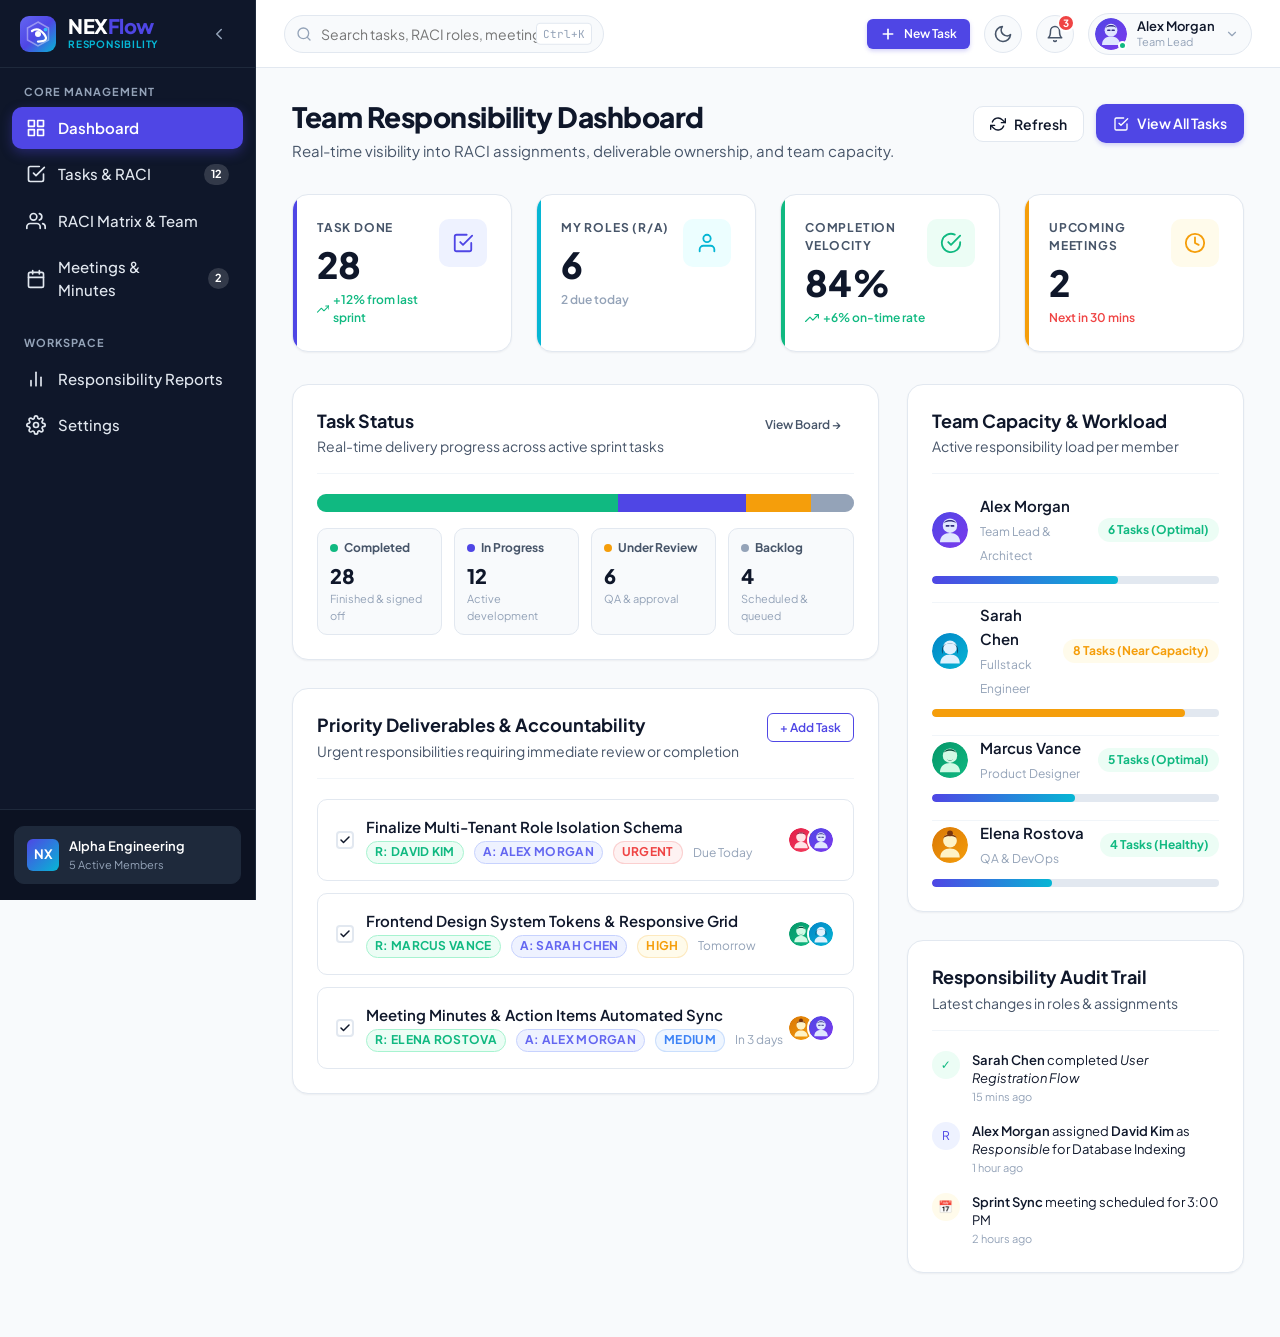
==== frontend/templates/index.html @ 2d30979e "code added" ====
<!DOCTYPE html>
<html lang="en" data-theme="light">
<head>
  <meta charset="UTF-8">
  <meta name="viewport" content="width=device-width, initial-scale=1.0">
  <meta name="description" content="NEXFlow — Team Responsibility Management System. Manage RACI matrices, task accountability, and meeting action items.">
  <title>NEXFlow — Team Responsibility Management System</title>

  <!-- Google Fonts: Plus Jakarta Sans & JetBrains Mono -->
  <link rel="preconnect" href="https://fonts.googleapis.com">
  <link rel="preconnect" href="https://fonts.gstatic.com" crossorigin>
  <link href="https://fonts.googleapis.com/css2?family=Plus+Jakarta+Sans:wght@400;500;600;700;800&family=JetBrains+Mono:wght@400;500&display=swap" rel="stylesheet">

  <!-- Core NEXFlow CSS -->
  <link rel="stylesheet" href="../css/main.css">
  <link rel="stylesheet" href="../css/dashboard.css">
</head>
<body>
  <!-- Mobile Sidebar Backdrop Overlay -->
  <div id="sidebar-backdrop" class="sidebar-backdrop"></div>

  <div class="app-container">
    <!-- ====================================================================
         1. SIDEBAR NAVIGATION
         ==================================================================== -->
    <aside id="app-sidebar" class="app-sidebar">
      <!-- Sidebar Brand Header -->
      <div class="sidebar-header">
        <a href="index.html" class="brand-link">
          <img src="../images/logo-icon.svg" alt="NEXFlow Icon" class="brand-icon">
          <div class="brand-text">
            <span class="brand-name">NEX<span>Flow</span></span>
            <span class="brand-badge">RESPONSIBILITY</span>
          </div>
        </a>
        <button id="sidebar-collapse-btn" class="sidebar-collapse-btn" title="Toggle Sidebar (Desktop)">
          <svg width="18" height="18" viewBox="0 0 24 24" fill="none" stroke="currentColor" stroke-width="2" stroke-linecap="round" stroke-linejoin="round">
            <polyline points="15 18 9 12 15 6"></polyline>
          </svg>
        </button>
      </div>

      <!-- Navigation Links -->
      <nav class="sidebar-nav">
        <!-- Section: Overview & Management -->
        <div class="nav-section">
          <div class="nav-section-title">Core Management</div>
          <ul class="nav-list">
            <li class="nav-item">
              <a href="index.html" class="nav-link active">
                <span class="nav-icon">
                  <svg width="20" height="20" viewBox="0 0 24 24" fill="none" stroke="currentColor" stroke-width="2" stroke-linecap="round" stroke-linejoin="round">
                    <rect x="3" y="3" width="7" height="7"></rect>
                    <rect x="14" y="3" width="7" height="7"></rect>
                    <rect x="14" y="14" width="7" height="7"></rect>
                    <rect x="3" y="14" width="7" height="7"></rect>
                  </svg>
                </span>
                <span class="nav-text">Dashboard</span>
              </a>
            </li>
            <li class="nav-item">
              <a href="tasks.html" class="nav-link">
                <span class="nav-icon">
                  <svg width="20" height="20" viewBox="0 0 24 24" fill="none" stroke="currentColor" stroke-width="2" stroke-linecap="round" stroke-linejoin="round">
                    <path d="M9 11l3 3L22 4"></path>
                    <path d="M21 12v7a2 2 0 0 1-2 2H5a2 2 0 0 1-2-2V5a2 2 0 0 1 2-2h11"></path>
                  </svg>
                </span>
                <span class="nav-text">Tasks & RACI</span>
                <span class="nav-badge">12</span>
              </a>
            </li>
            <li class="nav-item">
              <a href="team.html" class="nav-link">
                <span class="nav-icon">
                  <svg width="20" height="20" viewBox="0 0 24 24" fill="none" stroke="currentColor" stroke-width="2" stroke-linecap="round" stroke-linejoin="round">
                    <path d="M17 21v-2a4 4 0 0 0-4-4H5a4 4 0 0 0-4 4v2"></path>
                    <circle cx="9" cy="7" r="4"></circle>
                    <path d="M23 21v-2a4 4 0 0 0-3-3.87"></path>
                    <path d="M16 3.13a4 4 0 0 1 0 7.75"></path>
                  </svg>
                </span>
                <span class="nav-text">RACI Matrix & Team</span>
              </a>
            </li>
            <li class="nav-item">
              <a href="meetings.html" class="nav-link">
                <span class="nav-icon">
                  <svg width="20" height="20" viewBox="0 0 24 24" fill="none" stroke="currentColor" stroke-width="2" stroke-linecap="round" stroke-linejoin="round">
                    <rect x="3" y="4" width="18" height="18" rx="2" ry="2"></rect>
                    <line x1="16" y1="2" x2="16" y2="6"></line>
                    <line x1="8" y1="2" x2="8" y2="6"></line>
                    <line x1="3" y1="10" x2="21" y2="10"></line>
                  </svg>
                </span>
                <span class="nav-text">Meetings & Minutes</span>
                <span class="nav-badge">2</span>
              </a>
            </li>
          </ul>
        </div>

        <!-- Section: Insights & Setup -->
        <div class="nav-section">
          <div class="nav-section-title">Workspace</div>
          <ul class="nav-list">
            <li class="nav-item">
              <a href="reports.html" class="nav-link">
                <span class="nav-icon">
                  <svg width="20" height="20" viewBox="0 0 24 24" fill="none" stroke="currentColor" stroke-width="2" stroke-linecap="round" stroke-linejoin="round">
                    <line x1="18" y1="20" x2="18" y2="10"></line>
                    <line x1="12" y1="20" x2="12" y2="4"></line>
                    <line x1="6" y1="20" x2="6" y2="14"></line>
                  </svg>
                </span>
                <span class="nav-text">Responsibility Reports</span>
              </a>
            </li>
            <li class="nav-item">
              <a href="settings.html" class="nav-link">
                <span class="nav-icon">
                  <svg width="20" height="20" viewBox="0 0 24 24" fill="none" stroke="currentColor" stroke-width="2" stroke-linecap="round" stroke-linejoin="round">
                    <circle cx="12" cy="12" r="3"></circle>
                    <path d="M19.4 15a1.65 1.65 0 0 0 .33 1.82l.06.06a2 2 0 0 1 0 2.83 2 2 0 0 1-2.83 0l-.06-.06a1.65 1.65 0 0 0-1.82-.33 1.65 1.65 0 0 0-1 1.51V21a2 2 0 0 1-2 2 2 2 0 0 1-2-2v-.09A1.65 1.65 0 0 0 9 19.4a1.65 1.65 0 0 0-1.82.33l-.06.06a2 2 0 0 1-2.83 0 2 2 0 0 1 0-2.83l.06-.06a1.65 1.65 0 0 0 .33-1.82 1.65 1.65 0 0 0-1.51-1H3a2 2 0 0 1-2-2 2 2 0 0 1 2-2h.09A1.65 1.65 0 0 0 4.6 9a1.65 1.65 0 0 0-.33-1.82l-.06-.06a2 2 0 0 1 0-2.83 2 2 0 0 1 2.83 0l.06.06a1.65 1.65 0 0 0 1.82.33H9a1.65 1.65 0 0 0 1-1.51V3a2 2 0 0 1 2-2 2 2 0 0 1 2 2v.09a1.65 1.65 0 0 0 1 1.51 1.65 1.65 0 0 0 1.82-.33l.06-.06a2 2 0 0 1 2.83 0 2 2 0 0 1 0 2.83l-.06.06a1.65 1.65 0 0 0-.33 1.82V9a1.65 1.65 0 0 0 1.51 1H21a2 2 0 0 1 2 2 2 2 0 0 1-2 2h-.09a1.65 1.65 0 0 0-1.51 1z"></path>
                  </svg>
                </span>
                <span class="nav-text">Settings</span>
              </a>
            </li>
          </ul>
        </div>
      </nav>

      <!-- Sidebar Footer / Team Switcher -->
      <div class="sidebar-footer">
        <div class="team-pill">
          <div class="team-avatar">NX</div>
          <div class="team-info">
            <span class="team-name">Alpha Engineering</span>
            <span class="team-role">5 Active Members</span>
          </div>
        </div>
      </div>
    </aside>

    <!-- ====================================================================
         2. APP MAIN WRAPPER (TOP NAV + PAGE CONTENT)
         ==================================================================== -->
    <div class="app-main-wrapper">
      <!-- Top Navigation Bar -->
      <header class="app-header">
        <div class="header-left">
          <!-- Mobile Hamburger Toggle -->
          <button id="mobile-menu-btn" class="mobile-menu-btn" aria-label="Open Navigation">
            <svg width="22" height="22" viewBox="0 0 24 24" fill="none" stroke="currentColor" stroke-width="2" stroke-linecap="round" stroke-linejoin="round">
              <line x1="3" y1="12" x2="21" y2="12"></line>
              <line x1="3" y1="6" x2="21" y2="6"></line>
              <line x1="3" y1="18" x2="21" y2="18"></line>
            </svg>
          </button>

          <!-- Quick Global Search Input -->
          <div class="header-search">
            <span class="search-icon">
              <svg width="16" height="16" viewBox="0 0 24 24" fill="none" stroke="currentColor" stroke-width="2" stroke-linecap="round" stroke-linejoin="round">
                <circle cx="11" cy="11" r="8"></circle>
                <line x1="21" y1="21" x2="16.65" y2="16.65"></line>
              </svg>
            </span>
            <input type="text" id="global-search-input" class="search-input" placeholder="Search tasks, RACI roles, meetings...">
            <kbd class="search-kbd">Ctrl+K</kbd>
          </div>
        </div>

        <!-- Header Actions & Profile -->
        <div class="header-right">
          <!-- Quick "+ New" Action Button -->
          <button class="btn btn-primary btn-sm" data-modal-open="modal-new-task">
            <svg width="16" height="16" viewBox="0 0 24 24" fill="none" stroke="currentColor" stroke-width="2.5" stroke-linecap="round" stroke-linejoin="round">
              <line x1="12" y1="5" x2="12" y2="19"></line>
              <line x1="5" y1="12" x2="19" y2="12"></line>
            </svg>
            <span>New Task</span>
          </button>

          <!-- Light/Dark Mode Switcher -->
          <button id="theme-toggle-btn" class="header-btn" title="Toggle Theme" aria-label="Toggle Light/Dark Theme">
            <span class="theme-icon">
              <svg width="18" height="18" viewBox="0 0 24 24" fill="none" stroke="currentColor" stroke-width="2" stroke-linecap="round" stroke-linejoin="round">
                <path d="M21 12.79A9 9 0 1 1 11.21 3 7 7 0 0 0 21 12.79z"></path>
              </svg>
            </span>
          </button>

          <!-- Notifications Button with Badge & Dropdown -->
          <div class="dropdown">
            <button class="header-btn" data-dropdown-target="notifications-menu" aria-label="Notifications">
              <svg width="18" height="18" viewBox="0 0 24 24" fill="none" stroke="currentColor" stroke-width="2" stroke-linecap="round" stroke-linejoin="round">
                <path d="M18 8A6 6 0 0 0 6 8c0 7-3 9-3 9h18s-3-2-3-9"></path>
                <path d="M13.73 21a2 2 0 0 1-3.46 0"></path>
              </svg>
              <span class="header-badge">3</span>
            </button>
            <div id="notifications-menu" class="dropdown-menu" style="width: 300px;">
              <div style="padding: 10px 14px; font-weight: 700; font-size: 0.875rem; border-bottom: 1px solid var(--border-color);">
                Notifications
              </div>
              <div class="dropdown-item" style="flex-direction: column; align-items: flex-start; gap: 4px;">
                <span style="font-weight: 600; font-size: 0.8125rem;">Assigned as Responsible (R)</span>
                <span style="font-size: 0.75rem; color: var(--text-muted);">API Auth Middleware task by Sarah Chen</span>
              </div>
              <div class="dropdown-item" style="flex-direction: column; align-items: flex-start; gap: 4px;">
                <span style="font-weight: 600; font-size: 0.8125rem;">Meeting in 30 minutes</span>
                <span style="font-size: 0.75rem; color: var(--text-muted);">Sprint Review & RACI Alignment</span>
              </div>
              <div class="dropdown-divider"></div>
              <a href="tasks.html" class="dropdown-item" style="justify-content: center; color: var(--color-primary); font-weight: 600;">
                View All Responsibilities
              </a>
            </div>
          </div>

          <!-- User Profile Chip with Dropdown -->
          <div class="dropdown user-profile-menu">
            <button class="user-profile-btn" data-dropdown-target="user-dropdown-menu">
              <div class="user-avatar-wrap">
                <img src="../images/avatar-1.svg" alt="Alex Morgan" class="user-avatar">
                <span class="user-status-indicator"></span>
              </div>
              <div class="user-details">
                <span class="user-name">Alex Morgan</span>
                <span class="user-role-badge">Team Lead</span>
              </div>
              <svg width="14" height="14" viewBox="0 0 24 24" fill="none" stroke="currentColor" stroke-width="2" stroke-linecap="round" stroke-linejoin="round" style="color: var(--text-muted);">
                <polyline points="6 9 12 15 18 9"></polyline>
              </svg>
            </button>
            <div id="user-dropdown-menu" class="dropdown-menu">
              <a href="settings.html" class="dropdown-item">
                <svg width="16" height="16" viewBox="0 0 24 24" fill="none" stroke="currentColor" stroke-width="2" stroke-linecap="round" stroke-linejoin="round">
                  <path d="M20 21v-2a4 4 0 0 0-4-4H8a4 4 0 0 0-4 4v2"></path>
                  <circle cx="12" cy="7" r="4"></circle>
                </svg>
                <span>My Profile</span>
              </a>
              <a href="team.html" class="dropdown-item">
                <svg width="16" height="16" viewBox="0 0 24 24" fill="none" stroke="currentColor" stroke-width="2" stroke-linecap="round" stroke-linejoin="round">
                  <path d="M17 21v-2a4 4 0 0 0-4-4H5a4 4 0 0 0-4 4v2"></path>
                  <circle cx="9" cy="7" r="4"></circle>
                </svg>
                <span>Team Roles</span>
              </a>
              <a href="settings.html" class="dropdown-item">
                <svg width="16" height="16" viewBox="0 0 24 24" fill="none" stroke="currentColor" stroke-width="2" stroke-linecap="round" stroke-linejoin="round">
                  <circle cx="12" cy="12" r="3"></circle>
                  <path d="M19.4 15a1.65 1.65 0 0 0 .33 1.82l.06.06a2 2 0 0 1 0 2.83 2 2 0 0 1-2.83 0l-.06-.06a1.65 1.65 0 0 0-1.82-.33 1.65 1.65 0 0 0-1 1.51V21a2 2 0 0 1-2 2 2 2 0 0 1-2-2v-.09A1.65 1.65 0 0 0 9 19.4a1.65 1.65 0 0 0-1.82.33l-.06.06a2 2 0 0 1-2.83 0 2 2 0 0 1 0-2.83l.06-.06a1.65 1.65 0 0 0 .33-1.82 1.65 1.65 0 0 0-1.51-1H3a2 2 0 0 1-2-2 2 2 0 0 1 2-2h.09A1.65 1.65 0 0 0 4.6 9a1.65 1.65 0 0 0-.33-1.82l-.06-.06a2 2 0 0 1 0-2.83 2 2 0 0 1 2.83 0l.06.06a1.65 1.65 0 0 0 1.82.33H9a1.65 1.65 0 0 0 1-1.51V3a2 2 0 0 1 2-2 2 2 0 0 1 2 2v.09a1.65 1.65 0 0 0 1 1.51 1.65 1.65 0 0 0 1.82-.33l.06-.06a2 2 0 0 1 2.83 0 2 2 0 0 1 0 2.83l-.06.06a1.65 1.65 0 0 0-.33 1.82V9a1.65 1.65 0 0 0 1.51 1H21a2 2 0 0 1 2 2 2 2 0 0 1-2 2h-.09a1.65 1.65 0 0 0-1.51 1z"></path>
                </svg>
                <span>Settings</span>
              </a>
              <div class="dropdown-divider"></div>
              <a href="login.html" class="dropdown-item" style="color: var(--color-danger);">
                <svg width="16" height="16" viewBox="0 0 24 24" fill="none" stroke="currentColor" stroke-width="2" stroke-linecap="round" stroke-linejoin="round">
                  <path d="M9 21H5a2 2 0 0 1-2-2V5a2 2 0 0 1 2-2h4"></path>
                  <polyline points="16 17 21 12 16 7"></polyline>
                  <line x1="21" y1="12" x2="9" y2="12"></line>
                </svg>
                <span>Sign Out</span>
              </a>
            </div>
          </div>
        </div>
      </header>

      <!-- Main Page Content Block -->
      <main class="app-content">
        <!-- Page Header Bar -->
        <div class="page-header-bar">
          <div class="page-title-group">
            <h1>Team Responsibility Dashboard</h1>
            <p>Real-time visibility into RACI assignments, deliverable ownership, and team capacity.</p>
          </div>
          <div class="page-actions-group">
            <button class="btn btn-secondary" onclick="showToast('Refreshing team status...', 'info', 1500);">
              <svg width="16" height="16" viewBox="0 0 24 24" fill="none" stroke="currentColor" stroke-width="2" stroke-linecap="round" stroke-linejoin="round">
                <polyline points="23 4 23 10 17 10"></polyline>
                <polyline points="1 20 1 14 7 14"></polyline>
                <path d="M3.51 9a9 9 0 0 1 14.85-3.36L23 10M1 14l4.64 4.36A9 9 0 0 0 20.49 15"></path>
              </svg>
              <span>Refresh</span>
            </button>
            <a href="tasks.html" class="btn btn-primary">
              <svg width="16" height="16" viewBox="0 0 24 24" fill="none" stroke="currentColor" stroke-width="2" stroke-linecap="round" stroke-linejoin="round">
                <path d="M9 11l3 3L22 4"></path>
                <path d="M21 12v7a2 2 0 0 1-2 2H5a2 2 0 0 1-2-2V5a2 2 0 0 1 2-2h11"></path>
              </svg>
              <span>View All Tasks</span>
            </a>
          </div>
        </div>

        <!-- Metric Cards -->
        <section class="stats-grid">
          <div class="stat-card stat-primary">
            <div class="stat-info">
              <span class="stat-label">Task Done</span>
              <span class="stat-value">28</span>
              <span class="stat-trend positive">
                <svg width="14" height="14" viewBox="0 0 24 24" fill="none" stroke="currentColor" stroke-width="2" stroke-linecap="round" stroke-linejoin="round">
                  <polyline points="23 6 13.5 15.5 8.5 10.5 1 18"></polyline>
                  <polyline points="17 6 23 6 23 12"></polyline>
                </svg>
                +12% from last sprint
              </span>
            </div>
            <div class="stat-icon-wrap">
              <svg width="22" height="22" viewBox="0 0 24 24" fill="none" stroke="currentColor" stroke-width="2" stroke-linecap="round" stroke-linejoin="round">
                <path d="M9 11l3 3L22 4"></path>
                <path d="M21 12v7a2 2 0 0 1-2 2H5a2 2 0 0 1-2-2V5a2 2 0 0 1 2-2h11"></path>
              </svg>
            </div>
          </div>

          <div class="stat-card stat-accent">
            <div class="stat-info">
              <span class="stat-label">My Roles (R/A)</span>
              <span class="stat-value">6</span>
              <span class="stat-trend neutral">2 due today</span>
            </div>
            <div class="stat-icon-wrap">
              <svg width="22" height="22" viewBox="0 0 24 24" fill="none" stroke="currentColor" stroke-width="2" stroke-linecap="round" stroke-linejoin="round">
                <path d="M20 21v-2a4 4 0 0 0-4-4H8a4 4 0 0 0-4 4v2"></path>
                <circle cx="12" cy="7" r="4"></circle>
              </svg>
            </div>
          </div>

          <div class="stat-card stat-success">
            <div class="stat-info">
              <span class="stat-label">Completion Velocity</span>
              <span class="stat-value">84%</span>
              <span class="stat-trend positive">
                <svg width="14" height="14" viewBox="0 0 24 24" fill="none" stroke="currentColor" stroke-width="2" stroke-linecap="round" stroke-linejoin="round">
                  <polyline points="23 6 13.5 15.5 8.5 10.5 1 18"></polyline>
                  <polyline points="17 6 23 6 23 12"></polyline>
                </svg>
                +6% on-time rate
              </span>
            </div>
            <div class="stat-icon-wrap">
              <svg width="22" height="22" viewBox="0 0 24 24" fill="none" stroke="currentColor" stroke-width="2" stroke-linecap="round" stroke-linejoin="round">
                <path d="M22 11.08V12a10 10 0 1 1-5.93-9.14"></path>
                <polyline points="22 4 12 14.01 9 11.01"></polyline>
              </svg>
            </div>
          </div>

          <div class="stat-card stat-warning">
            <div class="stat-info">
              <span class="stat-label">Upcoming Meetings</span>
              <span class="stat-value">2</span>
              <span class="stat-trend negative">Next in 30 mins</span>
            </div>
            <div class="stat-icon-wrap">
              <svg width="22" height="22" viewBox="0 0 24 24" fill="none" stroke="currentColor" stroke-width="2" stroke-linecap="round" stroke-linejoin="round">
                <circle cx="12" cy="12" r="10"></circle>
                <polyline points="12 6 12 12 16 14"></polyline>
              </svg>
            </div>
          </div>
        </section>

        <!-- Dashboard Grid (Left 2/3, Right 1/3) -->
        <div class="dashboard-grid">
          <!-- Left Column -->
          <div class="dashboard-col">
            <div class="card">
              <div class="card-header">
                <div>
                  <h2 class="card-title">Task Status</h2>
                  <p class="card-subtitle">Real-time delivery progress across active sprint tasks</p>
                </div>
                <a href="tasks.html" class="btn btn-ghost btn-sm">View Board &rarr;</a>
              </div>

              <div class="status-distribution-bar" title="Task Status Breakdown">
                <div class="status-segment status-segment-completed" style="width: 56%;" title="Completed: 28 tasks (56%)"></div>
                <div class="status-segment status-segment-progress" style="width: 24%;" title="In Progress: 12 tasks (24%)"></div>
                <div class="status-segment status-segment-review" style="width: 12%;" title="Under Review: 6 tasks (12%)"></div>
                <div class="status-segment status-segment-backlog" style="width: 8%;" title="Backlog: 4 tasks (8%)"></div>
              </div>

              <div class="status-legend-grid">
                <div class="status-legend-item">
                  <div class="status-legend-title">
                    <span class="status-dot" style="background-color: var(--color-success);"></span>
                    <span>Completed</span>
                  </div>
                  <div class="status-legend-count">28</div>
                  <div class="status-legend-sub">Finished & signed off</div>
                </div>
                <div class="status-legend-item">
                  <div class="status-legend-title">
                    <span class="status-dot" style="background-color: var(--color-primary);"></span>
                    <span>In Progress</span>
                  </div>
                  <div class="status-legend-count">12</div>
                  <div class="status-legend-sub">Active development</div>
                </div>
                <div class="status-legend-item">
                  <div class="status-legend-title">
                    <span class="status-dot" style="background-color: var(--color-warning);"></span>
                    <span>Under Review</span>
                  </div>
                  <div class="status-legend-count">6</div>
                  <div class="status-legend-sub">QA & approval</div>
                </div>
                <div class="status-legend-item">
                  <div class="status-legend-title">
                    <span class="status-dot" style="background-color: var(--text-muted);"></span>
                    <span>Backlog</span>
                  </div>
                  <div class="status-legend-count">4</div>
                  <div class="status-legend-sub">Scheduled & queued</div>
                </div>
              </div>
            </div>

            <div class="card">
              <div class="card-header">
                <div>
                  <h2 class="card-title">Priority Deliverables & Accountability</h2>
                  <p class="card-subtitle">Urgent responsibilities requiring immediate review or completion</p>
                </div>
                <button class="btn btn-outline btn-sm" data-modal-open="modal-new-task">+ Add Task</button>
              </div>

              <div class="task-items-list">
                <div class="task-item-row">
                  <div class="task-left-info">
                    <div class="task-checkbox-custom" title="Click to complete">
                      <svg width="12" height="12" viewBox="0 0 24 24" fill="none" stroke="currentColor" stroke-width="3" stroke-linecap="round" stroke-linejoin="round">
                        <polyline points="20 6 9 17 4 12"></polyline>
                      </svg>
                    </div>
                    <div class="task-title-wrap">
                      <span class="task-row-title">Finalize Multi-Tenant Role Isolation Schema</span>
                      <div class="task-row-meta">
                        <span class="badge badge-raci-r">R: David Kim</span>
                        <span class="badge badge-raci-a">A: Alex Morgan</span>
                        <span class="badge badge-urgent">Urgent</span>
                        <span>Due Today</span>
                      </div>
                    </div>
                  </div>
                  <div class="avatar-stack">
                    <img src="../images/avatar-5.svg" class="avatar-item" alt="David Kim">
                    <img src="../images/avatar-1.svg" class="avatar-item" alt="Alex Morgan">
                  </div>
                </div>

                <div class="task-item-row">
                  <div class="task-left-info">
                    <div class="task-checkbox-custom" title="Click to complete">
                      <svg width="12" height="12" viewBox="0 0 24 24" fill="none" stroke="currentColor" stroke-width="3" stroke-linecap="round" stroke-linejoin="round">
                        <polyline points="20 6 9 17 4 12"></polyline>
                      </svg>
                    </div>
                    <div class="task-title-wrap">
                      <span class="task-row-title">Frontend Design System Tokens & Responsive Grid</span>
                      <div class="task-row-meta">
                        <span class="badge badge-raci-r">R: Marcus Vance</span>
                        <span class="badge badge-raci-a">A: Sarah Chen</span>
                        <span class="badge badge-high">High</span>
                        <span>Tomorrow</span>
                      </div>
                    </div>
                  </div>
                  <div class="avatar-stack">
                    <img src="../images/avatar-3.svg" class="avatar-item" alt="Marcus Vance">
                    <img src="../images/avatar-2.svg" class="avatar-item" alt="Sarah Chen">
                  </div>
                </div>

                <div class="task-item-row">
                  <div class="task-left-info">
                    <div class="task-checkbox-custom" title="Click to complete">
                      <svg width="12" height="12" viewBox="0 0 24 24" fill="none" stroke="currentColor" stroke-width="3" stroke-linecap="round" stroke-linejoin="round">
                        <polyline points="20 6 9 17 4 12"></polyline>
                      </svg>
                    </div>
                    <div class="task-title-wrap">
                      <span class="task-row-title">Meeting Minutes & Action Items Automated Sync</span>
                      <div class="task-row-meta">
                        <span class="badge badge-raci-r">R: Elena Rostova</span>
                        <span class="badge badge-raci-a">A: Alex Morgan</span>
                        <span class="badge badge-medium">Medium</span>
                        <span>In 3 days</span>
                      </div>
                    </div>
                  </div>
                  <div class="avatar-stack">
                    <img src="../images/avatar-4.svg" class="avatar-item" alt="Elena Rostova">
                    <img src="../images/avatar-1.svg" class="avatar-item" alt="Alex Morgan">
                  </div>
                </div>
              </div>
            </div>
          </div>

          <!-- Right Column -->
          <div class="dashboard-col">
            <div class="card">
              <div class="card-header">
                <div>
                  <h2 class="card-title">Team Capacity & Workload</h2>
                  <p class="card-subtitle">Active responsibility load per member</p>
                </div>
              </div>

              <div class="workload-item">
                <div class="workload-header">
                  <div class="workload-user">
                    <img src="../images/avatar-1.svg" class="workload-avatar" alt="Alex Morgan">
                    <div>
                      <span class="workload-name">Alex Morgan</span>
                      <span class="workload-role">Team Lead & Architect</span>
                    </div>
                  </div>
                  <span class="workload-badge workload-optimal">6 Tasks (Optimal)</span>
                </div>
                <div class="progress-bar">
                  <div class="progress-fill" style="width: 65%;"></div>
                </div>
              </div>

              <div class="workload-item">
                <div class="workload-header">
                  <div class="workload-user">
                    <img src="../images/avatar-2.svg" class="workload-avatar" alt="Sarah Chen">
                    <div>
                      <span class="workload-name">Sarah Chen</span>
                      <span class="workload-role">Fullstack Engineer</span>
                    </div>
                  </div>
                  <span class="workload-badge workload-heavy">8 Tasks (Near Capacity)</span>
                </div>
                <div class="progress-bar">
                  <div class="progress-fill" style="width: 88%; background: var(--color-warning);"></div>
                </div>
              </div>

              <div class="workload-item">
                <div class="workload-header">
                  <div class="workload-user">
                    <img src="../images/avatar-3.svg" class="workload-avatar" alt="Marcus Vance">
                    <div>
                      <span class="workload-name">Marcus Vance</span>
                      <span class="workload-role">Product Designer</span>
                    </div>
                  </div>
                  <span class="workload-badge workload-optimal">5 Tasks (Optimal)</span>
                </div>
                <div class="progress-bar">
                  <div class="progress-fill" style="width: 50%;"></div>
                </div>
              </div>

              <div class="workload-item">
                <div class="workload-header">
                  <div class="workload-user">
                    <img src="../images/avatar-4.svg" class="workload-avatar" alt="Elena Rostova">
                    <div>
                      <span class="workload-name">Elena Rostova</span>
                      <span class="workload-role">QA & DevOps</span>
                    </div>
                  </div>
                  <span class="workload-badge workload-optimal">4 Tasks (Healthy)</span>
                </div>
                <div class="progress-bar">
                  <div class="progress-fill" style="width: 42%;"></div>
                </div>
              </div>
            </div>

            <div class="card">
              <div class="card-header">
                <div>
                  <h2 class="card-title">Responsibility Audit Trail</h2>
                  <p class="card-subtitle">Latest changes in roles & assignments</p>
                </div>
              </div>

              <div class="activity-stream">
                <div class="activity-item">
                  <span class="activity-icon-dot" style="background: var(--color-success-bg); color: var(--color-success);">✓</span>
                  <div class="activity-body">
                    <span class="activity-text"><strong>Sarah Chen</strong> completed <em>User Registration Flow</em></span>
                    <span class="activity-time">15 mins ago</span>
                  </div>
                </div>
                <div class="activity-item">
                  <span class="activity-icon-dot" style="background: var(--color-primary-light); color: var(--color-primary);">R</span>
                  <div class="activity-body">
                    <span class="activity-text"><strong>Alex Morgan</strong> assigned <strong>David Kim</strong> as <em>Responsible</em> for Database Indexing</span>
                    <span class="activity-time">1 hour ago</span>
                  </div>
                </div>
                <div class="activity-item">
                  <span class="activity-icon-dot" style="background: var(--color-warning-bg); color: var(--color-warning);">📅</span>
                  <div class="activity-body">
                    <span class="activity-text"><strong>Sprint Sync</strong> meeting scheduled for 3:00 PM</span>
                    <span class="activity-time">2 hours ago</span>
                  </div>
                </div>
              </div>
            </div>
          </div>
        </div>
      </main>
    </div>
  </div>

  <!-- Global Modal: Create New Task / Responsibility -->
  <div id="modal-new-task" class="modal-backdrop">
    <div class="modal-dialog">
      <div class="modal-header">
        <h3 class="modal-title">Create Responsibility Task</h3>
        <button class="modal-close-btn" data-modal-close aria-label="Close modal">&times;</button>
      </div>
      <form id="new-task-form">
        <div class="modal-body">
          <div class="form-group">
            <label class="form-label" for="task-input-title">Task / Responsibility Title</label>
            <input type="text" id="task-input-title" class="form-input" placeholder="e.g., Implement OAuth2 Token Refresh" required>
          </div>
          <div class="form-group">
            <label class="form-label" for="task-input-raci">RACI Role Assignment</label>
            <select id="task-input-raci" class="form-select">
              <option value="R">R — Responsible (The person who completes the task)</option>
              <option value="A">A — Accountable (The sole decision maker who approves outcome)</option>
              <option value="C">C — Consulted (Subject matter expert providing input)</option>
              <option value="I">I — Informed (Kept updated on progress and results)</option>
            </select>
            <span class="form-hint">Every task should have exactly one Accountable owner.</span>
          </div>
          <div style="display: grid; grid-template-columns: 1fr 1fr; gap: 14px;">
            <div class="form-group">
              <label class="form-label" for="task-input-assignee">Primary Assignee</label>
              <select id="task-input-assignee" class="form-select">
                <option value="Alex Morgan">Alex Morgan (Lead)</option>
                <option value="Sarah Chen">Sarah Chen (Fullstack)</option>
                <option value="Marcus Vance">Marcus Vance (Design)</option>
                <option value="Elena Rostova">Elena Rostova (QA/Ops)</option>
                <option value="David Kim">David Kim (Backend)</option>
              </select>
            </div>
            <div class="form-group">
              <label class="form-label" for="task-input-priority">Priority</label>
              <select id="task-input-priority" class="form-select">
                <option value="Urgent">Urgent</option>
                <option value="High" selected>High</option>
                <option value="Medium">Medium</option>
                <option value="Low">Low</option>
              </select>
            </div>
          </div>
          <div class="form-group">
            <label class="form-label" for="task-input-due">Due Date</label>
            <input type="date" id="task-input-due" class="form-input">
          </div>
        </div>
        <div class="modal-footer">
          <button type="button" class="btn btn-secondary" data-modal-close>Cancel</button>
          <button type="submit" class="btn btn-primary">Create & Assign</button>
        </div>
      </form>
    </div>
  </div>

  <!-- Global Toast Notification Container -->
  <div id="toast-container" class="toast-container"></div>

  <!-- Core NEXFlow JavaScript -->
  <script src="../js/main.js"></script>
  <script src="../js/tasks.js"></script>
</body>
</html>
---- frontend/css/main.css ----
/* ==========================================================================
   NEXFlow — Team Responsibility Management System
   File: frontend/css/main.css
   Description: Core Design System, Variables, Layouts, and Reusable Components
   Note: Pure Vanilla CSS3 with zero external frameworks. Fully responsive.
   ========================================================================== */

/* --------------------------------------------------------------------------
   1. CSS Custom Properties / Design Tokens (Light & Dark Theme)
   -------------------------------------------------------------------------- */
:root {
  /* Brand Primary Colors */
  --color-primary: #4F46E5;        /* Indigo 600 */
  --color-primary-hover: #4338CA;  /* Indigo 700 */
  --color-primary-light: #EEF2FF;  /* Indigo 50 */
  --color-primary-dark: #312E81;   /* Indigo 900 */

  /* Brand Secondary / Accent */
  --color-accent: #06B6D4;         /* Cyan 500 */
  --color-accent-hover: #0891B2;   /* Cyan 600 */
  --color-accent-light: #ECFEFF;   /* Cyan 50 */

  /* RACI Responsibility Management Tokens */
  --color-raci-r: #10B981;         /* Responsible - Emerald */
  --color-raci-r-bg: #ECFDF5;
  --color-raci-r-border: #A7F3D0;
  
  --color-raci-a: #6366F1;         /* Accountable - Indigo/Violet */
  --color-raci-a-bg: #EEF2FF;
  --color-raci-a-border: #C7D2FE;
  
  --color-raci-c: #F59E0B;         /* Consulted - Amber */
  --color-raci-c-bg: #FFFBEB;
  --color-raci-c-border: #FDE68A;
  
  --color-raci-i: #64748B;         /* Informed - Slate */
  --color-raci-i-bg: #F1F5F9;
  --color-raci-i-border: #CBD5E1;

  /* Status Colors */
  --color-success: #10B981;
  --color-success-bg: #ECFDF5;
  --color-warning: #F59E0B;
  --color-warning-bg: #FFFBEB;
  --color-danger: #EF4444;
  --color-danger-bg: #FEF2F2;
  --color-info: #3B82F6;
  --color-info-bg: #EFF6FF;

  /* Surfaces & Backgrounds (Light Theme Default) */
  --bg-body: #F8FAFC;
  --bg-sidebar: #0F172A;           /* Deep modern slate for sidebar */
  --bg-sidebar-hover: #1E293B;
  --bg-sidebar-active: #312E81;
  --bg-header: #FFFFFF;
  --bg-card: #FFFFFF;
  --bg-card-hover: #F8FAFC;
  --bg-input: #FFFFFF;
  --bg-modal: #FFFFFF;
  --bg-dropdown: #FFFFFF;

  /* Text Colors */
  --text-primary: #0F172A;
  --text-secondary: #475569;
  --text-muted: #94A3B8;
  --text-white: #FFFFFF;
  --text-on-sidebar: #E2E8F0;
  --text-sidebar-muted: #94A3B8;

  /* Borders & Dividers */
  --border-color: #E2E8F0;
  --border-sidebar: #1E293B;
  --border-light: #F1F5F9;

  /* Shadows */
  --shadow-xs: 0 1px 2px rgba(15, 23, 42, 0.05);
  --shadow-sm: 0 2px 4px rgba(15, 23, 42, 0.06), 0 1px 2px rgba(15, 23, 42, 0.04);
  --shadow-md: 0 4px 6px -1px rgba(15, 23, 42, 0.08), 0 2px 4px -2px rgba(15, 23, 42, 0.06);
  --shadow-lg: 0 10px 15px -3px rgba(15, 23, 42, 0.08), 0 4px 6px -4px rgba(15, 23, 42, 0.04);
  --shadow-xl: 0 20px 25px -5px rgba(15, 23, 42, 0.1), 0 8px 10px -6px rgba(15, 23, 42, 0.05);

  /* Typography */
  --font-family-sans: 'Plus Jakarta Sans', system-ui, -apple-system, BlinkMacSystemFont, 'Segoe UI', Roboto, sans-serif;
  --font-family-mono: 'JetBrains Mono', monospace;

  /* Dimensions */
  --sidebar-width: 256px;
  --sidebar-collapsed-width: 72px;
  --header-height: 68px;
  --radius-xs: 4px;
  --radius-sm: 6px;
  --radius-md: 10px;
  --radius-lg: 16px;
  --radius-full: 9999px;

  /* Spacing Scale */
  --space-1: 4px;
  --space-2: 8px;
  --space-3: 12px;
  --space-4: 16px;
  --space-5: 20px;
  --space-6: 24px;
  --space-8: 32px;
  --space-10: 40px;

  /* Transitions */
  --transition-fast: 0.15s ease;
  --transition-normal: 0.25s ease;
  --transition-slow: 0.4s cubic-bezier(0.4, 0, 0.2, 1);
}

/* Dark Theme Overrides */
[data-theme="dark"] {
  --bg-body: #0B0F19;
  --bg-sidebar: #090D16;
  --bg-sidebar-hover: #131B2E;
  --bg-sidebar-active: #312E81;
  --bg-header: #111827;
  --bg-card: #111827;
  --bg-card-hover: #162032;
  --bg-input: #1A2333;
  --bg-modal: #111827;
  --bg-dropdown: #162032;

  --text-primary: #F8FAFC;
  --text-secondary: #CBD5E1;
  --text-muted: #64748B;

  --border-color: #1E293B;
  --border-sidebar: #1E293B;
  --border-light: #1A2333;

  --shadow-xs: 0 1px 2px rgba(0, 0, 0, 0.3);
  --shadow-sm: 0 2px 4px rgba(0, 0, 0, 0.35);
  --shadow-md: 0 4px 6px rgba(0, 0, 0, 0.4);
  --shadow-lg: 0 10px 15px rgba(0, 0, 0, 0.45);
  --shadow-xl: 0 20px 25px rgba(0, 0, 0, 0.5);

  --color-primary-light: #1E1B4B;
  --color-accent-light: #083344;
  
  --color-raci-r-bg: rgba(16, 185, 129, 0.15);
  --color-raci-r-border: rgba(16, 185, 129, 0.3);
  
  --color-raci-a-bg: rgba(99, 102, 241, 0.15);
  --color-raci-a-border: rgba(99, 102, 241, 0.3);
  
  --color-raci-c-bg: rgba(245, 158, 11, 0.15);
  --color-raci-c-border: rgba(245, 158, 11, 0.3);
  
  --color-raci-i-bg: rgba(100, 116, 139, 0.2);
  --color-raci-i-border: rgba(100, 116, 139, 0.3);

  --color-success-bg: rgba(16, 185, 129, 0.15);
  --color-warning-bg: rgba(245, 158, 11, 0.15);
  --color-danger-bg: rgba(239, 68, 68, 0.15);
  --color-info-bg: rgba(59, 130, 246, 0.15);
}

/* --------------------------------------------------------------------------
   2. Reset & Base Typography
   -------------------------------------------------------------------------- */
*, *::before, *::after {
  box-sizing: border-box;
  margin: 0;
  padding: 0;
}

html {
  font-size: 16px;
  scroll-behavior: smooth;
}

body {
  font-family: var(--font-family-sans);
  background-color: var(--bg-body);
  color: var(--text-primary);
  line-height: 1.5;
  -webkit-font-smoothing: antialiased;
  -moz-osx-font-smoothing: grayscale;
  min-height: 100vh;
  overflow-x: hidden;
}

a {
  color: inherit;
  text-decoration: none;
  transition: color var(--transition-fast);
}

button {
  font-family: inherit;
  cursor: pointer;
  border: none;
  background: none;
}

input, select, textarea {
  font-family: inherit;
  font-size: inherit;
  color: inherit;
}

ul, ol {
  list-style: none;
}

img, svg {
  display: block;
  max-width: 100%;
}

/* --------------------------------------------------------------------------
   3. Main App Layout Grid
   -------------------------------------------------------------------------- */
.app-container {
  display: flex;
  min-height: 100vh;
  width: 100%;
  position: relative;
}

/* Mobile Sidebar Backdrop */
.sidebar-backdrop {
  position: fixed;
  top: 0;
  left: 0;
  width: 100vw;
  height: 100vh;
  background: rgba(15, 23, 42, 0.6);
  backdrop-filter: blur(4px);
  z-index: 998;
  opacity: 0;
  pointer-events: none;
  transition: opacity var(--transition-normal);
}

.sidebar-backdrop.active {
  opacity: 1;
  pointer-events: auto;
}

/* --------------------------------------------------------------------------
   4. Sidebar Component
   -------------------------------------------------------------------------- */
.app-sidebar {
  width: var(--sidebar-width);
  background-color: var(--bg-sidebar);
  border-right: 1px solid var(--border-sidebar);
  display: flex;
  flex-direction: column;
  height: 100vh;
  position: sticky;
  top: 0;
  z-index: 999;
  transition: width var(--transition-normal), transform var(--transition-normal);
  overflow-y: auto;
  overflow-x: hidden;
}

/* Custom Scrollbar for Sidebar */
.app-sidebar::-webkit-scrollbar {
  width: 5px;
}
.app-sidebar::-webkit-scrollbar-thumb {
  background: #1E293B;
  border-radius: 4px;
}

/* Sidebar Brand Header */
.sidebar-header {
  height: var(--header-height);
  display: flex;
  align-items: center;
  justify-content: space-between;
  padding: 0 20px;
  border-bottom: 1px solid var(--border-sidebar);
}

.brand-link {
  display: flex;
  align-items: center;
  gap: 12px;
  color: #FFFFFF;
}

.brand-icon {
  width: 36px;
  height: 36px;
  flex-shrink: 0;
}

.brand-text {
  display: flex;
  flex-direction: column;
}

.brand-name {
  font-size: 1.25rem;
  font-weight: 800;
  letter-spacing: -0.5px;
  line-height: 1.1;
  color: #FFFFFF;
}

.brand-name span {
  color: var(--color-primary);
}

.brand-badge {
  font-size: 0.625rem;
  font-weight: 700;
  letter-spacing: 0.8px;
  text-transform: uppercase;
  color: var(--color-accent);
}

.sidebar-collapse-btn {
  color: var(--text-sidebar-muted);
  width: 32px;
  height: 32px;
  border-radius: var(--radius-sm);
  display: flex;
  align-items: center;
  justify-content: center;
  transition: all var(--transition-fast);
}

.sidebar-collapse-btn:hover {
  background-color: var(--bg-sidebar-hover);
  color: #FFFFFF;
}

/* Navigation Groups */
.sidebar-nav {
  padding: 16px 12px;
  display: flex;
  flex-direction: column;
  gap: 24px;
  flex: 1;
}

.nav-section-title {
  font-size: 0.6875rem;
  font-weight: 700;
  text-transform: uppercase;
  letter-spacing: 1px;
  color: var(--text-sidebar-muted);
  padding: 0 12px;
  margin-bottom: 6px;
}

.nav-list {
  display: flex;
  flex-direction: column;
  gap: 4px;
}

.nav-item {
  width: 100%;
}

.nav-link {
  display: flex;
  align-items: center;
  gap: 12px;
  padding: 10px 14px;
  border-radius: var(--radius-md);
  color: var(--text-on-sidebar);
  font-size: 0.9375rem;
  font-weight: 500;
  transition: all var(--transition-fast);
  position: relative;
}

.nav-link:hover {
  background-color: var(--bg-sidebar-hover);
  color: #FFFFFF;
  transform: translateX(2px);
}

.nav-link.active {
  background-color: var(--color-primary);
  color: #FFFFFF;
  font-weight: 600;
  box-shadow: 0 4px 12px rgba(79, 70, 229, 0.35);
}

.nav-icon {
  width: 20px;
  height: 20px;
  flex-shrink: 0;
  display: flex;
  align-items: center;
  justify-content: center;
}

.nav-badge {
  margin-left: auto;
  font-size: 0.6875rem;
  font-weight: 700;
  padding: 2px 7px;
  border-radius: var(--radius-full);
  background: rgba(255, 255, 255, 0.15);
  color: #FFFFFF;
}

.nav-link.active .nav-badge {
  background: rgba(255, 255, 255, 0.25);
}

/* Sidebar Footer / Current Team Status */
.sidebar-footer {
  padding: 16px 14px;
  border-top: 1px solid var(--border-sidebar);
  background: rgba(0, 0, 0, 0.2);
}

.team-pill {
  display: flex;
  align-items: center;
  gap: 10px;
  background: var(--bg-sidebar-hover);
  padding: 10px 12px;
  border-radius: var(--radius-md);
  border: 1px solid var(--border-sidebar);
}

.team-avatar {
  width: 32px;
  height: 32px;
  border-radius: var(--radius-sm);
  background: linear-gradient(135deg, var(--color-primary), var(--color-accent));
  display: flex;
  align-items: center;
  justify-content: center;
  color: #FFFFFF;
  font-weight: 700;
  font-size: 0.8125rem;
}

.team-info {
  display: flex;
  flex-direction: column;
  overflow: hidden;
}

.team-name {
  font-size: 0.8125rem;
  font-weight: 600;
  color: #FFFFFF;
  white-space: nowrap;
  overflow: hidden;
  text-overflow: ellipsis;
}

.team-role {
  font-size: 0.6875rem;
  color: var(--text-sidebar-muted);
}

/* Sidebar Collapsed State (Desktop) */
.app-sidebar.collapsed {
  width: var(--sidebar-collapsed-width);
}

.app-sidebar.collapsed .brand-text,
.app-sidebar.collapsed .brand-subtitle,
.app-sidebar.collapsed .nav-section-title,
.app-sidebar.collapsed .nav-text,
.app-sidebar.collapsed .nav-badge,
.app-sidebar.collapsed .team-info {
  display: none;
}

.app-sidebar.collapsed .sidebar-header {
  justify-content: center;
  padding: 0;
}

.app-sidebar.collapsed .sidebar-collapse-btn {
  display: none;
}

.app-sidebar.collapsed .nav-link {
  justify-content: center;
  padding: 12px;
}

/* --------------------------------------------------------------------------
   5. App Main Content & Top Header
   -------------------------------------------------------------------------- */
.app-main-wrapper {
  flex: 1;
  display: flex;
  flex-direction: column;
  min-width: 0; /* Prevents flex children from overflowing */
  min-height: 100vh;
}

/* Top Navigation Bar */
.app-header {
  height: var(--header-height);
  background-color: var(--bg-header);
  border-bottom: 1px solid var(--border-color);
  display: flex;
  align-items: center;
  justify-content: space-between;
  padding: 0 28px;
  position: sticky;
  top: 0;
  z-index: 990;
  transition: background-color var(--transition-normal);
}

.header-left {
  display: flex;
  align-items: center;
  gap: 18px;
}

.mobile-menu-btn {
  display: none;
  width: 40px;
  height: 40px;
  border-radius: var(--radius-md);
  align-items: center;
  justify-content: center;
  color: var(--text-primary);
  background: var(--bg-card);
  border: 1px solid var(--border-color);
}

.header-search {
  position: relative;
  width: 320px;
}

.search-icon {
  position: absolute;
  left: 12px;
  top: 50%;
  transform: translateY(-50%);
  color: var(--text-muted);
  pointer-events: none;
  width: 16px;
  height: 16px;
}

.search-input {
  width: 100%;
  height: 38px;
  padding: 0 42px 0 36px;
  background-color: var(--bg-body);
  border: 1px solid var(--border-color);
  border-radius: var(--radius-full);
  font-size: 0.875rem;
  color: var(--text-primary);
  transition: all var(--transition-fast);
}

.search-input:focus {
  outline: none;
  border-color: var(--color-primary);
  background-color: var(--bg-card);
  box-shadow: 0 0 0 3px rgba(79, 70, 229, 0.12);
}

.search-kbd {
  position: absolute;
  right: 12px;
  top: 50%;
  transform: translateY(-50%);
  background: var(--bg-card);
  border: 1px solid var(--border-color);
  border-radius: 4px;
  font-size: 0.6875rem;
  padding: 2px 6px;
  color: var(--text-muted);
  font-family: var(--font-family-mono);
}

/* Header Right Actions */
.header-right {
  display: flex;
  align-items: center;
  gap: 14px;
}

.header-btn {
  width: 38px;
  height: 38px;
  border-radius: var(--radius-full);
  display: flex;
  align-items: center;
  justify-content: center;
  color: var(--text-secondary);
  background: var(--bg-body);
  border: 1px solid var(--border-color);
  transition: all var(--transition-fast);
  position: relative;
}

.header-btn:hover {
  background: var(--bg-card-hover);
  color: var(--color-primary);
  border-color: var(--border-color);
}

.header-badge {
  position: absolute;
  top: -2px;
  right: -2px;
  width: 18px;
  height: 18px;
  border-radius: var(--radius-full);
  background: var(--color-danger);
  color: #FFFFFF;
  font-size: 0.625rem;
  font-weight: 700;
  display: flex;
  align-items: center;
  justify-content: center;
  border: 2px solid var(--bg-header);
}

/* User Profile Chip */
.user-profile-menu {
  position: relative;
}

.user-profile-btn {
  display: flex;
  align-items: center;
  gap: 10px;
  padding: 4px 12px 4px 6px;
  border-radius: var(--radius-full);
  background: var(--bg-body);
  border: 1px solid var(--border-color);
  transition: all var(--transition-fast);
}

.user-profile-btn:hover {
  background: var(--bg-card-hover);
  border-color: var(--color-primary);
}

.user-avatar-wrap {
  position: relative;
  width: 32px;
  height: 32px;
}

.user-avatar {
  width: 32px;
  height: 32px;
  border-radius: var(--radius-full);
  object-fit: cover;
}

.user-status-indicator {
  position: absolute;
  bottom: 0;
  right: 0;
  width: 9px;
  height: 9px;
  border-radius: var(--radius-full);
  background-color: var(--color-success);
  border: 2px solid var(--bg-header);
}

.user-details {
  display: flex;
  flex-direction: column;
  text-align: left;
}

.user-name {
  font-size: 0.8125rem;
  font-weight: 600;
  color: var(--text-primary);
  line-height: 1.2;
}

.user-role-badge {
  font-size: 0.6875rem;
  color: var(--text-muted);
}

/* --------------------------------------------------------------------------
   6. Main Content Area & Breadcrumb Bar
   -------------------------------------------------------------------------- */
.app-content {
  flex: 1;
  /* Generous content padding for breathing room */
  padding: 32px 36px;
  background-color: var(--bg-body);
  max-width: 100%;
}

.page-header-bar {
  display: flex;
  align-items: flex-start;
  justify-content: space-between;
  /* Extra bottom margin to separate heading from content below */
  margin-bottom: 32px;
  flex-wrap: wrap;
  gap: 16px;
}

.page-title-group h1 {
  /* Increased from 1.5rem for stronger visual hierarchy */
  font-size: 1.75rem;
  font-weight: 800;
  letter-spacing: -0.5px;
  line-height: 1.2;
  color: var(--text-primary);
}

.page-title-group p {
  font-size: 0.9375rem;
  color: var(--text-secondary);
  margin-top: 6px;
  line-height: 1.5;
}

.page-actions-group {
  display: flex;
  align-items: center;
  gap: 12px;
  flex-wrap: wrap;
  /* Align buttons with first line of heading */
  padding-top: 4px;
}

/* --------------------------------------------------------------------------
   7. Buttons Design System
   -------------------------------------------------------------------------- */
.btn {
  display: inline-flex;
  align-items: center;
  justify-content: center;
  gap: 8px;
  font-weight: 600;
  font-size: 0.875rem;
  padding: 8px 16px;
  border-radius: var(--radius-md);
  transition: all var(--transition-fast);
  cursor: pointer;
  white-space: nowrap;
  border: 1px solid transparent;
}

.btn-primary {
  background-color: var(--color-primary);
  color: #FFFFFF;
  box-shadow: 0 2px 4px rgba(79, 70, 229, 0.25);
}

.btn-primary:hover {
  background-color: var(--color-primary-hover);
  box-shadow: 0 4px 8px rgba(79, 70, 229, 0.35);
  transform: translateY(-1px);
}

.btn-secondary {
  background-color: var(--bg-card);
  color: var(--text-primary);
  border-color: var(--border-color);
}

.btn-secondary:hover {
  background-color: var(--bg-card-hover);
  border-color: var(--text-muted);
}

.btn-outline {
  background-color: transparent;
  color: var(--color-primary);
  border-color: var(--color-primary);
}

.btn-outline:hover {
  background-color: var(--color-primary-light);
}

.btn-accent {
  background-color: var(--color-accent);
  color: #FFFFFF;
}

.btn-accent:hover {
  background-color: var(--color-accent-hover);
}

.btn-danger {
  background-color: var(--color-danger);
  color: #FFFFFF;
}

.btn-danger:hover {
  background-color: #DC2626;
}

.btn-ghost {
  background: transparent;
  color: var(--text-secondary);
}

.btn-ghost:hover {
  background: var(--bg-card-hover);
  color: var(--text-primary);
}

.btn-sm {
  padding: 6px 12px;
  font-size: 0.75rem;
  border-radius: var(--radius-sm);
}

.btn-lg {
  padding: 12px 24px;
  font-size: 1rem;
}

.btn-icon {
  width: 36px;
  height: 36px;
  padding: 0;
  border-radius: var(--radius-md);
}

/* --------------------------------------------------------------------------
   8. Cards & Surface System
   -------------------------------------------------------------------------- */
.card {
  background-color: var(--bg-card);
  border: 1px solid var(--border-color);
  border-radius: var(--radius-lg);
  /* Increased padding for more internal breathing room */
  padding: 24px;
  box-shadow: var(--shadow-xs);
  transition: box-shadow var(--transition-fast), border-color var(--transition-fast);
}

.card:hover {
  box-shadow: var(--shadow-sm);
  border-color: var(--border-color);
}

.card-header {
  display: flex;
  align-items: flex-start;
  justify-content: space-between;
  /* More vertical space between header and body */
  margin-bottom: 20px;
  padding-bottom: 16px;
  border-bottom: 1px solid var(--border-light);
  gap: 12px;
}

.card-title {
  /* Slightly larger section headings */
  font-size: 1.125rem;
  font-weight: 700;
  color: var(--text-primary);
  display: flex;
  align-items: center;
  gap: 8px;
  line-height: 1.3;
}

.card-subtitle {
  font-size: 0.875rem;
  color: var(--text-secondary);
  margin-top: 4px;
  line-height: 1.5;
}

/* --------------------------------------------------------------------------
   9. Badges & RACI Responsibility Indicators
   -------------------------------------------------------------------------- */
.badge {
  display: inline-flex;
  align-items: center;
  gap: 5px;
  font-size: 0.75rem;
  font-weight: 700;
  padding: 3px 8px;
  border-radius: var(--radius-full);
  text-transform: uppercase;
  letter-spacing: 0.3px;
  line-height: 1.2;
}

/* RACI Specific Badges */
.badge-raci-r {
  background-color: var(--color-raci-r-bg);
  color: var(--color-raci-r);
  border: 1px solid var(--color-raci-r-border);
}

.badge-raci-a {
  background-color: var(--color-raci-a-bg);
  color: var(--color-raci-a);
  border: 1px solid var(--color-raci-a-border);
}

.badge-raci-c {
  background-color: var(--color-raci-c-bg);
  color: var(--color-raci-c);
  border: 1px solid var(--color-raci-c-border);
}

.badge-raci-i {
  background-color: var(--color-raci-i-bg);
  color: var(--color-raci-i);
  border: 1px solid var(--color-raci-i-border);
}

/* Priority Badges */
.badge-urgent {
  background-color: var(--color-danger-bg);
  color: var(--color-danger);
  border: 1px solid rgba(239, 68, 68, 0.2);
}

.badge-high {
  background-color: var(--color-warning-bg);
  color: var(--color-warning);
  border: 1px solid rgba(245, 158, 11, 0.2);
}

.badge-medium {
  background-color: var(--color-info-bg);
  color: var(--color-info);
  border: 1px solid rgba(59, 130, 246, 0.2);
}

.badge-low {
  background-color: var(--color-primary-light);
  color: var(--color-primary);
  border: 1px solid rgba(99, 102, 241, 0.2);
}

/* Status Badges */
.badge-status-completed {
  background-color: var(--color-success-bg);
  color: var(--color-success);
}

.badge-status-progress {
  background-color: var(--color-primary-light);
  color: var(--color-primary);
}

.badge-status-review {
  background-color: var(--color-warning-bg);
  color: var(--color-warning);
}

.badge-status-todo {
  background-color: var(--bg-body);
  color: var(--text-secondary);
  border: 1px solid var(--border-color);
}

/* --------------------------------------------------------------------------
   10. Form Controls & Inputs
   -------------------------------------------------------------------------- */
.form-group {
  margin-bottom: 16px;
  display: flex;
  flex-direction: column;
  gap: 6px;
}

.form-label {
  font-size: 0.8125rem;
  font-weight: 600;
  color: var(--text-primary);
}

.form-input, .form-select, .form-textarea {
  width: 100%;
  padding: 10px 14px;
  background-color: var(--bg-input);
  border: 1px solid var(--border-color);
  border-radius: var(--radius-md);
  font-size: 0.875rem;
  color: var(--text-primary);
  transition: all var(--transition-fast);
}

.form-input:focus, .form-select:focus, .form-textarea:focus {
  outline: none;
  border-color: var(--color-primary);
  box-shadow: 0 0 0 3px rgba(79, 70, 229, 0.15);
}

.form-textarea {
  resize: vertical;
  min-height: 80px;
}

.form-hint {
  font-size: 0.75rem;
  color: var(--text-muted);
}

/* --------------------------------------------------------------------------
   11. Data Tables
   -------------------------------------------------------------------------- */
.table-responsive {
  width: 100%;
  overflow-x: auto;
  border-radius: var(--radius-md);
  border: 1px solid var(--border-color);
}

.data-table {
  width: 100%;
  border-collapse: collapse;
  text-align: left;
  font-size: 0.875rem;
}

.data-table th {
  background-color: var(--bg-body);
  color: var(--text-secondary);
  font-weight: 700;
  font-size: 0.75rem;
  text-transform: uppercase;
  letter-spacing: 0.5px;
  padding: 12px 16px;
  border-bottom: 1px solid var(--border-color);
}

.data-table td {
  padding: 14px 16px;
  border-bottom: 1px solid var(--border-color);
  color: var(--text-primary);
  vertical-align: middle;
}

.data-table tr:last-child td {
  border-bottom: none;
}

.data-table tr:hover td {
  background-color: var(--bg-card-hover);
}

/* --------------------------------------------------------------------------
   12. Dropdowns & Menus
   -------------------------------------------------------------------------- */
.dropdown {
  position: relative;
  display: inline-block;
}

.dropdown-menu {
  position: absolute;
  top: calc(100% + 8px);
  right: 0;
  min-width: 220px;
  background-color: var(--bg-dropdown);
  border: 1px solid var(--border-color);
  border-radius: var(--radius-md);
  box-shadow: var(--shadow-lg);
  padding: 6px;
  z-index: 1000;
  opacity: 0;
  visibility: hidden;
  transform: translateY(-8px);
  transition: all var(--transition-fast);
}

.dropdown-menu.active {
  opacity: 1;
  visibility: visible;
  transform: translateY(0);
}

.dropdown-item {
  display: flex;
  align-items: center;
  gap: 10px;
  padding: 8px 12px;
  font-size: 0.875rem;
  color: var(--text-primary);
  border-radius: var(--radius-sm);
  transition: all var(--transition-fast);
  cursor: pointer;
}

.dropdown-item:hover {
  background-color: var(--bg-card-hover);
  color: var(--color-primary);
}

.dropdown-divider {
  height: 1px;
  background-color: var(--border-color);
  margin: 6px 0;
}

/* --------------------------------------------------------------------------
   13. Modals & Dialogs
   -------------------------------------------------------------------------- */
.modal-backdrop {
  position: fixed;
  top: 0;
  left: 0;
  width: 100vw;
  height: 100vh;
  background: rgba(15, 23, 42, 0.65);
  backdrop-filter: blur(4px);
  z-index: 2000;
  display: flex;
  align-items: center;
  justify-content: center;
  padding: 20px;
  opacity: 0;
  visibility: hidden;
  transition: all var(--transition-normal);
}

.modal-backdrop.active {
  opacity: 1;
  visibility: visible;
}

.modal-dialog {
  background-color: var(--bg-modal);
  border: 1px solid var(--border-color);
  border-radius: var(--radius-lg);
  width: 100%;
  max-width: 540px;
  max-height: 90vh;
  overflow-y: auto;
  box-shadow: var(--shadow-xl);
  transform: scale(0.95);
  transition: transform var(--transition-normal);
}

.modal-backdrop.active .modal-dialog {
  transform: scale(1);
}

.modal-header {
  display: flex;
  align-items: center;
  justify-content: space-between;
  padding: 18px 24px;
  border-bottom: 1px solid var(--border-color);
}

.modal-title {
  font-size: 1.125rem;
  font-weight: 700;
  color: var(--text-primary);
}

.modal-close-btn {
  color: var(--text-muted);
  width: 32px;
  height: 32px;
  border-radius: var(--radius-sm);
  display: flex;
  align-items: center;
  justify-content: center;
  transition: all var(--transition-fast);
}

.modal-close-btn:hover {
  background-color: var(--bg-card-hover);
  color: var(--text-primary);
}

.modal-body {
  padding: 24px;
}

.modal-footer {
  display: flex;
  align-items: center;
  justify-content: flex-end;
  gap: 12px;
  padding: 16px 24px;
  border-top: 1px solid var(--border-color);
  background-color: var(--bg-body);
  border-bottom-left-radius: var(--radius-lg);
  border-bottom-right-radius: var(--radius-lg);
}

/* --------------------------------------------------------------------------
   14. Toast Notification System
   -------------------------------------------------------------------------- */
.toast-container {
  position: fixed;
  bottom: 24px;
  right: 24px;
  display: flex;
  flex-direction: column;
  gap: 10px;
  z-index: 3000;
  pointer-events: none;
}

.toast {
  pointer-events: auto;
  display: flex;
  align-items: center;
  gap: 12px;
  min-width: 300px;
  max-width: 420px;
  padding: 14px 18px;
  background-color: var(--bg-card);
  border: 1px solid var(--border-color);
  border-radius: var(--radius-md);
  box-shadow: var(--shadow-lg);
  color: var(--text-primary);
  font-size: 0.875rem;
  animation: slideInRight 0.3s cubic-bezier(0.16, 1, 0.3, 1);
  transition: all var(--transition-normal);
}

.toast-success {
  border-left: 4px solid var(--color-success);
}

.toast-info {
  border-left: 4px solid var(--color-info);
}

.toast-warning {
  border-left: 4px solid var(--color-warning);
}

.toast-danger {
  border-left: 4px solid var(--color-danger);
}

@keyframes slideInRight {
  from {
    transform: translateX(100%);
    opacity: 0;
  }
  to {
    transform: translateX(0);
    opacity: 1;
  }
}

/* --------------------------------------------------------------------------
   15. Progress Bars & Avatars
   -------------------------------------------------------------------------- */
.progress-bar {
  width: 100%;
  height: 8px;
  background-color: var(--border-color);
  border-radius: var(--radius-full);
  overflow: hidden;
}

.progress-fill {
  height: 100%;
  border-radius: var(--radius-full);
  background: linear-gradient(90deg, var(--color-primary), var(--color-accent));
  transition: width 0.4s ease;
}

.avatar-stack {
  display: flex;
  align-items: center;
}

.avatar-stack .avatar-item {
  width: 28px;
  height: 28px;
  border-radius: var(--radius-full);
  border: 2px solid var(--bg-card);
  margin-left: -8px;
  object-fit: cover;
}

.avatar-stack .avatar-item:first-child {
  margin-left: 0;
}

/* --------------------------------------------------------------------------
   16. Responsive Layout Breakpoints
   -------------------------------------------------------------------------- */
/* -----------------------------------------------------------------------
   Tablet breakpoint (1024px): collapse sidebar to icon-only
   ----------------------------------------------------------------------- */
@media (max-width: 1024px) {
  .app-sidebar {
    width: var(--sidebar-collapsed-width);
  }
  .app-sidebar .brand-text,
  .app-sidebar .nav-section-title,
  .app-sidebar .nav-text,
  .app-sidebar .nav-badge,
  .app-sidebar .team-info {
    display: none;
  }
  .app-sidebar .sidebar-header {
    justify-content: center;
    padding: 0;
  }
  .app-sidebar .sidebar-collapse-btn {
    display: none;
  }
  .app-sidebar .nav-link {
    justify-content: center;
    padding: 12px;
  }

  /* Reduce content padding on mid-size screens */
  .app-content {
    padding: 28px 24px;
  }
}

/* -----------------------------------------------------------------------
   Mobile breakpoint (768px): off-canvas sidebar, stacked layout
   ----------------------------------------------------------------------- */
@media (max-width: 768px) {
  .app-sidebar {
    position: fixed;
    top: 0;
    left: 0;
    width: 260px;
    height: 100vh;
    transform: translateX(-100%);
    box-shadow: var(--shadow-xl);
  }

  .app-sidebar.mobile-open {
    transform: translateX(0);
  }

  .app-sidebar.mobile-open .brand-text,
  .app-sidebar.mobile-open .nav-section-title,
  .app-sidebar.mobile-open .nav-text,
  .app-sidebar.mobile-open .nav-badge,
  .app-sidebar.mobile-open .team-info {
    display: flex;
  }

  .app-sidebar.mobile-open .sidebar-header {
    justify-content: space-between;
    padding: 0 20px;
  }

  .mobile-menu-btn {
    display: flex;
  }

  /* Hide search and user name on mobile to declutter header */
  .header-search {
    display: none;
  }

  .user-details {
    display: none;
  }

  /* Compact mobile content padding */
  .app-content {
    padding: 20px 16px;
  }

  /* Single-column stacking on mobile */
  .page-header-bar {
    flex-direction: column;
    align-items: flex-start;
    gap: 12px;
    margin-bottom: 24px;
  }

  .page-actions-group {
    padding-top: 0;
  }
}
---- frontend/css/dashboard.css ----
/* ==========================================================================
   NEXFlow — Team Responsibility Management System
   File: frontend/css/dashboard.css
   Description: Specific styles for Dashboard overview, metrics, RACI distribution,
                upcoming meetings, and team workload.
   ========================================================================== */

/* --------------------------------------------------------------------------
   1. Dashboard Overview Stats Grid
   -------------------------------------------------------------------------- */

/* 4 columns on large screen, 2 on medium, 1 on mobile */
.stats-grid {
  display: grid;
  grid-template-columns: repeat(4, 1fr);
  gap: 24px;
  margin-bottom: 32px;
}

@media (max-width: 1100px) {
  .stats-grid {
    grid-template-columns: repeat(2, 1fr);
  }
}

@media (max-width: 560px) {
  .stats-grid {
    grid-template-columns: 1fr;
  }
}

.stat-card {
  background-color: var(--bg-card);
  border: 1px solid var(--border-color);
  border-radius: var(--radius-lg);
  /* More breathing room inside each stat card */
  padding: 24px;
  min-height: 130px;
  display: flex;
  align-items: flex-start;
  justify-content: space-between;
  box-shadow: var(--shadow-xs);
  transition: transform var(--transition-fast), box-shadow var(--transition-fast);
  position: relative;
  overflow: hidden;
}

.stat-card:hover {
  transform: translateY(-2px);
  box-shadow: var(--shadow-md);
}

/* Left accent bar */
.stat-card::after {
  content: '';
  position: absolute;
  top: 0;
  left: 0;
  width: 4px;
  height: 100%;
}

.stat-card.stat-primary::after { background: var(--color-primary); }
.stat-card.stat-accent::after { background: var(--color-accent); }
.stat-card.stat-success::after { background: var(--color-success); }
.stat-card.stat-warning::after { background: var(--color-warning); }

.stat-info {
  display: flex;
  flex-direction: column;
}

.stat-label {
  font-size: 0.75rem;
  font-weight: 700;
  color: var(--text-secondary);
  text-transform: uppercase;
  letter-spacing: 0.8px;
}

.stat-value {
  /* Larger, bolder number for instant scanning */
  font-size: 2.25rem;
  font-weight: 800;
  color: var(--text-primary);
  margin: 10px 0 8px;
  line-height: 1;
}

.stat-trend {
  display: flex;
  align-items: center;
  gap: 4px;
  font-size: 0.75rem;
  font-weight: 600;
}

.stat-trend.positive { color: var(--color-success); }
.stat-trend.negative { color: var(--color-danger); }
.stat-trend.neutral { color: var(--text-muted); }

.stat-icon-wrap {
  width: 48px;
  height: 48px;
  border-radius: var(--radius-md);
  display: flex;
  align-items: center;
  justify-content: center;
  flex-shrink: 0;
}

.stat-primary .stat-icon-wrap {
  background-color: var(--color-primary-light);
  color: var(--color-primary);
}

.stat-accent .stat-icon-wrap {
  background-color: var(--color-accent-light);
  color: var(--color-accent);
}

.stat-success .stat-icon-wrap {
  background-color: var(--color-success-bg);
  color: var(--color-success);
}

.stat-warning .stat-icon-wrap {
  background-color: var(--color-warning-bg);
  color: var(--color-warning);
}

/* --------------------------------------------------------------------------
   2. Main Dashboard Split Layout (2 Columns: Left 8 / Right 4)
   -------------------------------------------------------------------------- */
.dashboard-grid {
  display: grid;
  /* Left takes ~62%, right ~38% of the available space */
  grid-template-columns: 2fr 1.15fr;
  gap: 28px;
  margin-bottom: 32px;
  align-items: start;
}

@media (max-width: 1100px) {
  .dashboard-grid {
    grid-template-columns: 1fr;
    gap: 24px;
  }
}

/* Shared left/right column flex containers */
.dashboard-col {
  display: flex;
  flex-direction: column;
  gap: 28px;
}

/* --------------------------------------------------------------------------
   3. RACI Responsibility Breakdown Chart Visual
   -------------------------------------------------------------------------- */
.raci-distribution-bar {
  display: flex;
  height: 18px;
  border-radius: var(--radius-full);
  overflow: hidden;
  margin: 16px 0;
  background-color: var(--border-color);
}

.raci-segment {
  height: 100%;
  transition: width 0.5s ease;
  position: relative;
}

.raci-segment-r { background-color: var(--color-raci-r); }
.raci-segment-a { background-color: var(--color-raci-a); }
.raci-segment-c { background-color: var(--color-raci-c); }
.raci-segment-i { background-color: var(--color-raci-i); }

.raci-legend-grid {
  display: grid;
  grid-template-columns: repeat(4, 1fr);
  gap: 12px;
  margin-top: 16px;
}

.raci-legend-item {
  display: flex;
  flex-direction: column;
  padding: 10px;
  background-color: var(--bg-body);
  border-radius: var(--radius-md);
  border: 1px solid var(--border-color);
}

/* --------------------------------------------------------------------------
   3b. Task Status Breakdown Chart Visual
   -------------------------------------------------------------------------- */
.status-distribution-bar {
  display: flex;
  height: 18px;
  border-radius: var(--radius-full);
  overflow: hidden;
  margin: 16px 0;
  background-color: var(--border-color);
  box-shadow: inset 0 1px 2px rgba(0, 0, 0, 0.05);
}

.status-segment {
  height: 100%;
  transition: width 0.5s ease;
  position: relative;
}

.status-segment-completed { background-color: var(--color-success); }
.status-segment-progress { background-color: var(--color-primary); }
.status-segment-review { background-color: var(--color-warning); }
.status-segment-backlog { background-color: var(--text-muted); }

.status-legend-grid {
  display: grid;
  grid-template-columns: repeat(4, 1fr);
  gap: 12px;
  margin-top: 16px;
}

.status-legend-item {
  display: flex;
  flex-direction: column;
  padding: 10px 12px;
  background-color: var(--bg-body);
  border-radius: var(--radius-md);
  border: 1px solid var(--border-color);
  transition: transform var(--transition-fast), border-color var(--transition-fast), box-shadow var(--transition-fast);
}

.status-legend-item:hover {
  border-color: var(--color-primary);
  transform: translateY(-2px);
  box-shadow: var(--shadow-xs);
}

.status-legend-title {
  display: flex;
  align-items: center;
  gap: 6px;
  font-size: 0.75rem;
  font-weight: 700;
  color: var(--text-secondary);
}

.status-dot {
  width: 8px;
  height: 8px;
  border-radius: var(--radius-full);
}

.status-legend-count {
  font-size: 1.25rem;
  font-weight: 800;
  color: var(--text-primary);
  margin-top: 4px;
}

.status-legend-sub {
  font-size: 0.6875rem;
  color: var(--text-muted);
}

@media (max-width: 640px) {
  .raci-legend-grid,
  .status-legend-grid {
    grid-template-columns: repeat(2, 1fr);
  }
}

.raci-legend-title {
  display: flex;
  align-items: center;
  gap: 6px;
  font-size: 0.75rem;
  font-weight: 700;
  color: var(--text-secondary);
}

.raci-dot {
  width: 8px;
  height: 8px;
  border-radius: var(--radius-full);
}

.raci-legend-count {
  font-size: 1.25rem;
  font-weight: 800;
  color: var(--text-primary);
  margin-top: 4px;
}

.raci-legend-sub {
  font-size: 0.6875rem;
  color: var(--text-muted);
}

/* --------------------------------------------------------------------------
   4. Priority Responsibility Items List
   -------------------------------------------------------------------------- */

/* Spacing between task list items */
.task-items-list {
  display: flex;
  flex-direction: column;
  gap: 12px;
}

.task-item-row {
  display: flex;
  align-items: center;
  justify-content: space-between;
  /* Generous padding inside each task row */
  padding: 16px 18px;
  border-radius: var(--radius-md);
  border: 1px solid var(--border-color);
  background: var(--bg-card);
  transition: border-color var(--transition-fast), box-shadow var(--transition-fast);
}

.task-item-row:hover {
  border-color: var(--color-primary);
  box-shadow: var(--shadow-xs);
}

.task-left-info {
  display: flex;
  align-items: center;
  gap: 12px;
  flex: 1;
}

.task-checkbox-custom {
  width: 18px;
  height: 18px;
  border-radius: 4px;
  border: 2px solid var(--border-color);
  cursor: pointer;
  display: flex;
  align-items: center;
  justify-content: center;
  transition: all var(--transition-fast);
}

.task-checkbox-custom.checked {
  background-color: var(--color-success);
  border-color: var(--color-success);
  color: #FFFFFF;
}

.task-title-wrap {
  display: flex;
  flex-direction: column;
}

.task-row-title {
  font-size: 0.9375rem;
  font-weight: 600;
  color: var(--text-primary);
}

.task-row-meta {
  display: flex;
  align-items: center;
  gap: 10px;
  font-size: 0.75rem;
  color: var(--text-muted);
  margin-top: 3px;
}

/* --------------------------------------------------------------------------
   5. Team Workload Capacity Meters
   -------------------------------------------------------------------------- */
.workload-item {
  display: flex;
  flex-direction: column;
  gap: 10px;
  /* Padding between workload rows for cleaner separation */
  padding-bottom: 18px;
  border-bottom: 1px solid var(--border-light);
}

.workload-item:last-child {
  padding-bottom: 0;
  border-bottom: none;
}

.workload-header {
  display: flex;
  align-items: center;
  justify-content: space-between;
}

.workload-user {
  display: flex;
  align-items: center;
  gap: 12px;
}

.workload-avatar {
  width: 36px;
  height: 36px;
  border-radius: var(--radius-full);
}

.workload-name {
  font-size: 0.9375rem;
  font-weight: 600;
  color: var(--text-primary);
  line-height: 1.2;
}

.workload-role {
  font-size: 0.75rem;
  color: var(--text-muted);
  margin-top: 1px;
}

.workload-badge {
  font-size: 0.75rem;
  font-weight: 700;
  padding: 3px 10px;
  border-radius: var(--radius-full);
  white-space: nowrap;
}

.workload-optimal {
  background: var(--color-success-bg);
  color: var(--color-success);
}

.workload-heavy {
  background: var(--color-warning-bg);
  color: var(--color-warning);
}

/* --------------------------------------------------------------------------
   6. Activity Timeline Stream
   -------------------------------------------------------------------------- */
.activity-stream {
  display: flex;
  flex-direction: column;
  gap: 16px;
  position: relative;
}

.activity-item {
  display: flex;
  align-items: flex-start;
  gap: 12px;
  position: relative;
}

.activity-icon-dot {
  width: 28px;
  height: 28px;
  border-radius: var(--radius-full);
  display: flex;
  align-items: center;
  justify-content: center;
  flex-shrink: 0;
  font-size: 0.75rem;
}

.activity-body {
  display: flex;
  flex-direction: column;
  gap: 2px;
}

.activity-text {
  font-size: 0.8125rem;
  color: var(--text-primary);
  line-height: 1.4;
}

.activity-text strong {
  font-weight: 600;
}

.activity-time {
  font-size: 0.6875rem;
  color: var(--text-muted);
}
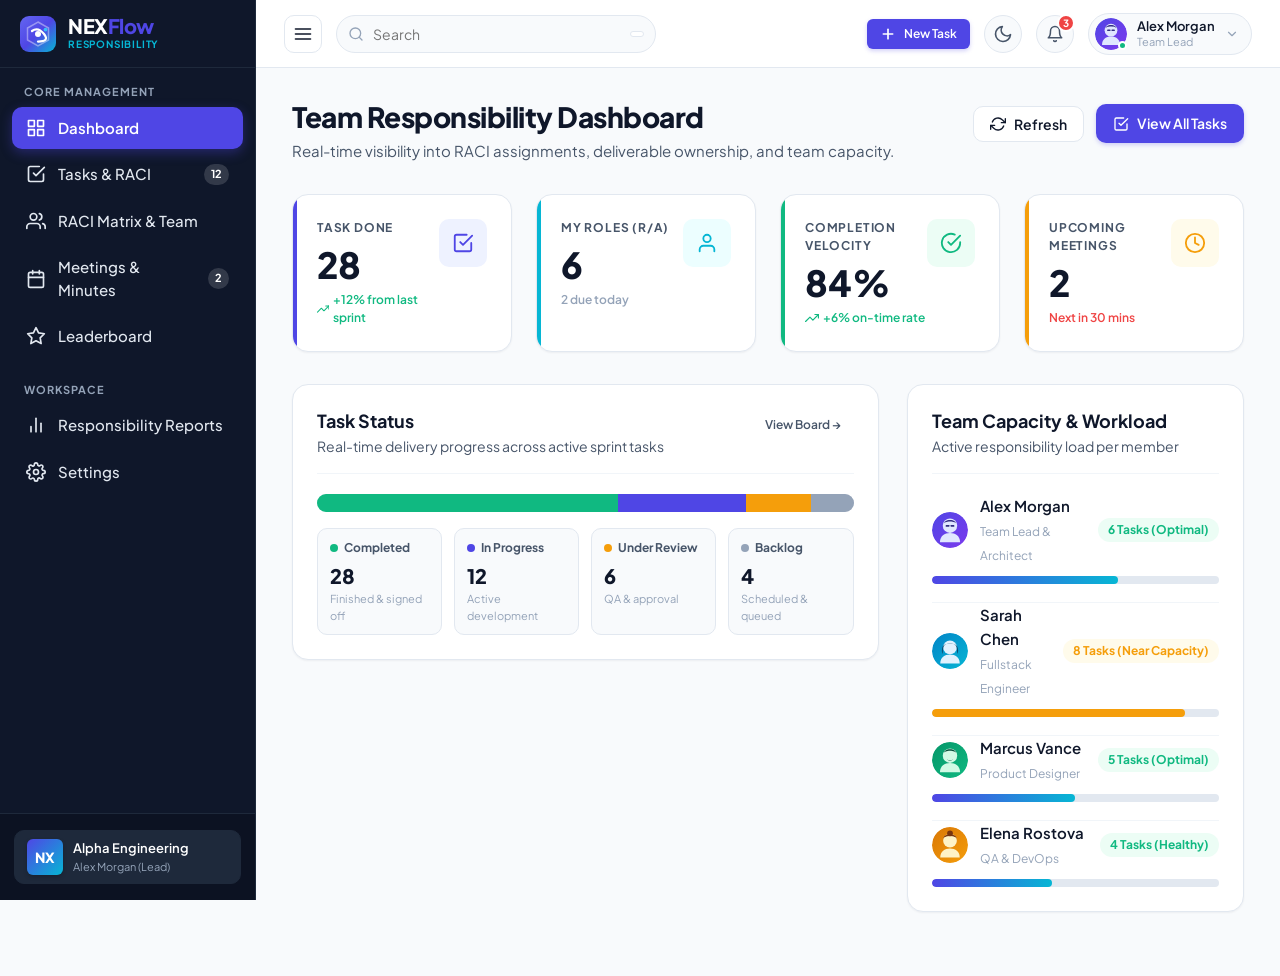
==== commit 5b9ba06d: "implemented frontend" ====
--- a/frontend/templates/index.html
+++ b/frontend/templates/index.html
@@ -14,6 +14,17 @@
   <!-- Core NEXFlow CSS -->
   <link rel="stylesheet" href="../css/main.css">
   <link rel="stylesheet" href="../css/dashboard.css">
+
+  <!-- Instant Preload: Prevent Light/Dark Flickering & Sidebar Jumping -->
+  <script>
+    (function() {
+      var t = localStorage.getItem('nexflow-theme');
+      if (!t && window.matchMedia && window.matchMedia('(prefers-color-scheme: dark)').matches) t = 'dark';
+      if (t) document.documentElement.setAttribute('data-theme', t);
+      var c = localStorage.getItem('nexflow-sidebar-collapsed');
+      if (c === 'true' && window.innerWidth > 1024) document.documentElement.classList.add('sidebar-collapsed-preload');
+    })();
+  </script>
 </head>
 <body>
   <!-- Mobile Sidebar Backdrop Overlay -->
@@ -33,11 +44,6 @@
             <span class="brand-badge">RESPONSIBILITY</span>
           </div>
         </a>
-        <button id="sidebar-collapse-btn" class="sidebar-collapse-btn" title="Toggle Sidebar (Desktop)">
-          <svg width="18" height="18" viewBox="0 0 24 24" fill="none" stroke="currentColor" stroke-width="2" stroke-linecap="round" stroke-linejoin="round">
-            <polyline points="15 18 9 12 15 6"></polyline>
-          </svg>
-        </button>
       </div>
 
       <!-- Navigation Links -->
@@ -98,6 +104,16 @@
                 <span class="nav-badge">2</span>
               </a>
             </li>
+            <li class="nav-item">
+              <a href="leaderboard.html" class="nav-link">
+                <span class="nav-icon">
+                  <svg width="20" height="20" viewBox="0 0 24 24" fill="none" stroke="currentColor" stroke-width="2" stroke-linecap="round" stroke-linejoin="round">
+                    <polygon points="12 2 15.09 8.26 22 9.27 17 14.14 18.18 21.02 12 17.77 5.82 21.02 7 14.14 2 9.27 8.91 8.26 12 2"></polygon>
+                  </svg>
+                </span>
+                <span class="nav-text">Leaderboard</span>
+              </a>
+            </li>
           </ul>
         </div>
 
@@ -151,9 +167,9 @@
       <!-- Top Navigation Bar -->
       <header class="app-header">
         <div class="header-left">
-          <!-- Mobile Hamburger Toggle -->
-          <button id="mobile-menu-btn" class="mobile-menu-btn" aria-label="Open Navigation">
-            <svg width="22" height="22" viewBox="0 0 24 24" fill="none" stroke="currentColor" stroke-width="2" stroke-linecap="round" stroke-linejoin="round">
+          <!-- Sidebar Toggle Button (Positioned in Header outside Sidebar) -->
+          <button id="sidebar-collapse-btn" class="sidebar-toggle-btn" title="Toggle Sidebar" aria-label="Toggle Sidebar">
+            <svg width="20" height="20" viewBox="0 0 24 24" fill="none" stroke="currentColor" stroke-width="2" stroke-linecap="round" stroke-linejoin="round">
               <line x1="3" y1="12" x2="21" y2="12"></line>
               <line x1="3" y1="6" x2="21" y2="6"></line>
               <line x1="3" y1="18" x2="21" y2="18"></line>
@@ -168,8 +184,8 @@
                 <line x1="21" y1="21" x2="16.65" y2="16.65"></line>
               </svg>
             </span>
-            <input type="text" id="global-search-input" class="search-input" placeholder="Search tasks, RACI roles, meetings...">
-            <kbd class="search-kbd">Ctrl+K</kbd>
+            <input type="text" id="global-search-input" class="search-input" placeholder="Search">
+            <kbd class="search-kbd"></kbd>
           </div>
         </div>
 
@@ -258,6 +274,17 @@
                 </svg>
                 <span>Settings</span>
               </a>
+              <div class="dropdown-divider"></div>
+              <!-- Quick Role Toggle -->
+              <button class="role-toggle-btn" onclick="window.toggleUserRole(); this.closest('.dropdown-menu').classList.remove('active');">
+                <svg width="16" height="16" viewBox="0 0 24 24" fill="none" stroke="currentColor" stroke-width="2" stroke-linecap="round" stroke-linejoin="round">
+                  <path d="M16 21v-2a4 4 0 0 0-4-4H6a4 4 0 0 0-4 4v2"></path>
+                  <circle cx="9" cy="7" r="4"></circle>
+                  <line x1="19" y1="8" x2="19" y2="14"></line>
+                  <line x1="22" y1="11" x2="16" y2="11"></line>
+                </svg>
+                <span class="role-toggle-text">Switch to Member Role</span>
+              </button>
               <div class="dropdown-divider"></div>
               <a href="login.html" class="dropdown-item" style="color: var(--color-danger);">
                 <svg width="16" height="16" viewBox="0 0 24 24" fill="none" stroke="currentColor" stroke-width="2" stroke-linecap="round" stroke-linejoin="round">
@@ -425,87 +452,6 @@
                 </div>
               </div>
             </div>
-
-            <div class="card">
-              <div class="card-header">
-                <div>
-                  <h2 class="card-title">Priority Deliverables & Accountability</h2>
-                  <p class="card-subtitle">Urgent responsibilities requiring immediate review or completion</p>
-                </div>
-                <button class="btn btn-outline btn-sm" data-modal-open="modal-new-task">+ Add Task</button>
-              </div>
-
-              <div class="task-items-list">
-                <div class="task-item-row">
-                  <div class="task-left-info">
-                    <div class="task-checkbox-custom" title="Click to complete">
-                      <svg width="12" height="12" viewBox="0 0 24 24" fill="none" stroke="currentColor" stroke-width="3" stroke-linecap="round" stroke-linejoin="round">
-                        <polyline points="20 6 9 17 4 12"></polyline>
-                      </svg>
-                    </div>
-                    <div class="task-title-wrap">
-                      <span class="task-row-title">Finalize Multi-Tenant Role Isolation Schema</span>
-                      <div class="task-row-meta">
-                        <span class="badge badge-raci-r">R: David Kim</span>
-                        <span class="badge badge-raci-a">A: Alex Morgan</span>
-                        <span class="badge badge-urgent">Urgent</span>
-                        <span>Due Today</span>
-                      </div>
-                    </div>
-                  </div>
-                  <div class="avatar-stack">
-                    <img src="../images/avatar-5.svg" class="avatar-item" alt="David Kim">
-                    <img src="../images/avatar-1.svg" class="avatar-item" alt="Alex Morgan">
-                  </div>
-                </div>
-
-                <div class="task-item-row">
-                  <div class="task-left-info">
-                    <div class="task-checkbox-custom" title="Click to complete">
-                      <svg width="12" height="12" viewBox="0 0 24 24" fill="none" stroke="currentColor" stroke-width="3" stroke-linecap="round" stroke-linejoin="round">
-                        <polyline points="20 6 9 17 4 12"></polyline>
-                      </svg>
-                    </div>
-                    <div class="task-title-wrap">
-                      <span class="task-row-title">Frontend Design System Tokens & Responsive Grid</span>
-                      <div class="task-row-meta">
-                        <span class="badge badge-raci-r">R: Marcus Vance</span>
-                        <span class="badge badge-raci-a">A: Sarah Chen</span>
-                        <span class="badge badge-high">High</span>
-                        <span>Tomorrow</span>
-                      </div>
-                    </div>
-                  </div>
-                  <div class="avatar-stack">
-                    <img src="../images/avatar-3.svg" class="avatar-item" alt="Marcus Vance">
-                    <img src="../images/avatar-2.svg" class="avatar-item" alt="Sarah Chen">
-                  </div>
-                </div>
-
-                <div class="task-item-row">
-                  <div class="task-left-info">
-                    <div class="task-checkbox-custom" title="Click to complete">
-                      <svg width="12" height="12" viewBox="0 0 24 24" fill="none" stroke="currentColor" stroke-width="3" stroke-linecap="round" stroke-linejoin="round">
-                        <polyline points="20 6 9 17 4 12"></polyline>
-                      </svg>
-                    </div>
-                    <div class="task-title-wrap">
-                      <span class="task-row-title">Meeting Minutes & Action Items Automated Sync</span>
-                      <div class="task-row-meta">
-                        <span class="badge badge-raci-r">R: Elena Rostova</span>
-                        <span class="badge badge-raci-a">A: Alex Morgan</span>
-                        <span class="badge badge-medium">Medium</span>
-                        <span>In 3 days</span>
-                      </div>
-                    </div>
-                  </div>
-                  <div class="avatar-stack">
-                    <img src="../images/avatar-4.svg" class="avatar-item" alt="Elena Rostova">
-                    <img src="../images/avatar-1.svg" class="avatar-item" alt="Alex Morgan">
-                  </div>
-                </div>
-              </div>
-            </div>
           </div>
 
           <!-- Right Column -->
@@ -579,39 +525,6 @@
                 </div>
                 <div class="progress-bar">
                   <div class="progress-fill" style="width: 42%;"></div>
-                </div>
-              </div>
-            </div>
-
-            <div class="card">
-              <div class="card-header">
-                <div>
-                  <h2 class="card-title">Responsibility Audit Trail</h2>
-                  <p class="card-subtitle">Latest changes in roles & assignments</p>
-                </div>
-              </div>
-
-              <div class="activity-stream">
-                <div class="activity-item">
-                  <span class="activity-icon-dot" style="background: var(--color-success-bg); color: var(--color-success);">✓</span>
-                  <div class="activity-body">
-                    <span class="activity-text"><strong>Sarah Chen</strong> completed <em>User Registration Flow</em></span>
-                    <span class="activity-time">15 mins ago</span>
-                  </div>
-                </div>
-                <div class="activity-item">
-                  <span class="activity-icon-dot" style="background: var(--color-primary-light); color: var(--color-primary);">R</span>
-                  <div class="activity-body">
-                    <span class="activity-text"><strong>Alex Morgan</strong> assigned <strong>David Kim</strong> as <em>Responsible</em> for Database Indexing</span>
-                    <span class="activity-time">1 hour ago</span>
-                  </div>
-                </div>
-                <div class="activity-item">
-                  <span class="activity-icon-dot" style="background: var(--color-warning-bg); color: var(--color-warning);">📅</span>
-                  <div class="activity-body">
-                    <span class="activity-text"><strong>Sprint Sync</strong> meeting scheduled for 3:00 PM</span>
-                    <span class="activity-time">2 hours ago</span>
-                  </div>
                 </div>
               </div>
             </div>
--- a/frontend/css/main.css
+++ b/frontend/css/main.css
@@ -1,1387 +1,1690 @@
-/* ==========================================================================
-   NEXFlow — Team Responsibility Management System
-   File: frontend/css/main.css
-   Description: Core Design System, Variables, Layouts, and Reusable Components
-   Note: Pure Vanilla CSS3 with zero external frameworks. Fully responsive.
-   ========================================================================== */
-
-/* --------------------------------------------------------------------------
-   1. CSS Custom Properties / Design Tokens (Light & Dark Theme)
-   -------------------------------------------------------------------------- */
-:root {
-  /* Brand Primary Colors */
-  --color-primary: #4F46E5;        /* Indigo 600 */
-  --color-primary-hover: #4338CA;  /* Indigo 700 */
-  --color-primary-light: #EEF2FF;  /* Indigo 50 */
-  --color-primary-dark: #312E81;   /* Indigo 900 */
-
-  /* Brand Secondary / Accent */
-  --color-accent: #06B6D4;         /* Cyan 500 */
-  --color-accent-hover: #0891B2;   /* Cyan 600 */
-  --color-accent-light: #ECFEFF;   /* Cyan 50 */
-
-  /* RACI Responsibility Management Tokens */
-  --color-raci-r: #10B981;         /* Responsible - Emerald */
-  --color-raci-r-bg: #ECFDF5;
-  --color-raci-r-border: #A7F3D0;
-  
-  --color-raci-a: #6366F1;         /* Accountable - Indigo/Violet */
-  --color-raci-a-bg: #EEF2FF;
-  --color-raci-a-border: #C7D2FE;
-  
-  --color-raci-c: #F59E0B;         /* Consulted - Amber */
-  --color-raci-c-bg: #FFFBEB;
-  --color-raci-c-border: #FDE68A;
-  
-  --color-raci-i: #64748B;         /* Informed - Slate */
-  --color-raci-i-bg: #F1F5F9;
-  --color-raci-i-border: #CBD5E1;
-
-  /* Status Colors */
-  --color-success: #10B981;
-  --color-success-bg: #ECFDF5;
-  --color-warning: #F59E0B;
-  --color-warning-bg: #FFFBEB;
-  --color-danger: #EF4444;
-  --color-danger-bg: #FEF2F2;
-  --color-info: #3B82F6;
-  --color-info-bg: #EFF6FF;
-
-  /* Surfaces & Backgrounds (Light Theme Default) */
-  --bg-body: #F8FAFC;
-  --bg-sidebar: #0F172A;           /* Deep modern slate for sidebar */
-  --bg-sidebar-hover: #1E293B;
-  --bg-sidebar-active: #312E81;
-  --bg-header: #FFFFFF;
-  --bg-card: #FFFFFF;
-  --bg-card-hover: #F8FAFC;
-  --bg-input: #FFFFFF;
-  --bg-modal: #FFFFFF;
-  --bg-dropdown: #FFFFFF;
-
-  /* Text Colors */
-  --text-primary: #0F172A;
-  --text-secondary: #475569;
-  --text-muted: #94A3B8;
-  --text-white: #FFFFFF;
-  --text-on-sidebar: #E2E8F0;
-  --text-sidebar-muted: #94A3B8;
-
-  /* Borders & Dividers */
-  --border-color: #E2E8F0;
-  --border-sidebar: #1E293B;
-  --border-light: #F1F5F9;
-
-  /* Shadows */
-  --shadow-xs: 0 1px 2px rgba(15, 23, 42, 0.05);
-  --shadow-sm: 0 2px 4px rgba(15, 23, 42, 0.06), 0 1px 2px rgba(15, 23, 42, 0.04);
-  --shadow-md: 0 4px 6px -1px rgba(15, 23, 42, 0.08), 0 2px 4px -2px rgba(15, 23, 42, 0.06);
-  --shadow-lg: 0 10px 15px -3px rgba(15, 23, 42, 0.08), 0 4px 6px -4px rgba(15, 23, 42, 0.04);
-  --shadow-xl: 0 20px 25px -5px rgba(15, 23, 42, 0.1), 0 8px 10px -6px rgba(15, 23, 42, 0.05);
-
-  /* Typography */
-  --font-family-sans: 'Plus Jakarta Sans', system-ui, -apple-system, BlinkMacSystemFont, 'Segoe UI', Roboto, sans-serif;
-  --font-family-mono: 'JetBrains Mono', monospace;
-
-  /* Dimensions */
-  --sidebar-width: 256px;
-  --sidebar-collapsed-width: 72px;
-  --header-height: 68px;
-  --radius-xs: 4px;
-  --radius-sm: 6px;
-  --radius-md: 10px;
-  --radius-lg: 16px;
-  --radius-full: 9999px;
-
-  /* Spacing Scale */
-  --space-1: 4px;
-  --space-2: 8px;
-  --space-3: 12px;
-  --space-4: 16px;
-  --space-5: 20px;
-  --space-6: 24px;
-  --space-8: 32px;
-  --space-10: 40px;
-
-  /* Transitions */
-  --transition-fast: 0.15s ease;
-  --transition-normal: 0.25s ease;
-  --transition-slow: 0.4s cubic-bezier(0.4, 0, 0.2, 1);
-}
-
-/* Dark Theme Overrides */
-[data-theme="dark"] {
-  --bg-body: #0B0F19;
-  --bg-sidebar: #090D16;
-  --bg-sidebar-hover: #131B2E;
-  --bg-sidebar-active: #312E81;
-  --bg-header: #111827;
-  --bg-card: #111827;
-  --bg-card-hover: #162032;
-  --bg-input: #1A2333;
-  --bg-modal: #111827;
-  --bg-dropdown: #162032;
-
-  --text-primary: #F8FAFC;
-  --text-secondary: #CBD5E1;
-  --text-muted: #64748B;
-
-  --border-color: #1E293B;
-  --border-sidebar: #1E293B;
-  --border-light: #1A2333;
-
-  --shadow-xs: 0 1px 2px rgba(0, 0, 0, 0.3);
-  --shadow-sm: 0 2px 4px rgba(0, 0, 0, 0.35);
-  --shadow-md: 0 4px 6px rgba(0, 0, 0, 0.4);
-  --shadow-lg: 0 10px 15px rgba(0, 0, 0, 0.45);
-  --shadow-xl: 0 20px 25px rgba(0, 0, 0, 0.5);
-
-  --color-primary-light: #1E1B4B;
-  --color-accent-light: #083344;
-  
-  --color-raci-r-bg: rgba(16, 185, 129, 0.15);
-  --color-raci-r-border: rgba(16, 185, 129, 0.3);
-  
-  --color-raci-a-bg: rgba(99, 102, 241, 0.15);
-  --color-raci-a-border: rgba(99, 102, 241, 0.3);
-  
-  --color-raci-c-bg: rgba(245, 158, 11, 0.15);
-  --color-raci-c-border: rgba(245, 158, 11, 0.3);
-  
-  --color-raci-i-bg: rgba(100, 116, 139, 0.2);
-  --color-raci-i-border: rgba(100, 116, 139, 0.3);
-
-  --color-success-bg: rgba(16, 185, 129, 0.15);
-  --color-warning-bg: rgba(245, 158, 11, 0.15);
-  --color-danger-bg: rgba(239, 68, 68, 0.15);
-  --color-info-bg: rgba(59, 130, 246, 0.15);
-}
-
-/* --------------------------------------------------------------------------
-   2. Reset & Base Typography
-   -------------------------------------------------------------------------- */
-*, *::before, *::after {
-  box-sizing: border-box;
-  margin: 0;
-  padding: 0;
-}
-
-html {
-  font-size: 16px;
-  scroll-behavior: smooth;
-}
-
-body {
-  font-family: var(--font-family-sans);
-  background-color: var(--bg-body);
-  color: var(--text-primary);
-  line-height: 1.5;
-  -webkit-font-smoothing: antialiased;
-  -moz-osx-font-smoothing: grayscale;
-  min-height: 100vh;
-  overflow-x: hidden;
-}
-
-a {
-  color: inherit;
-  text-decoration: none;
-  transition: color var(--transition-fast);
-}
-
-button {
-  font-family: inherit;
-  cursor: pointer;
-  border: none;
-  background: none;
-}
-
-input, select, textarea {
-  font-family: inherit;
-  font-size: inherit;
-  color: inherit;
-}
-
-ul, ol {
-  list-style: none;
-}
-
-img, svg {
-  display: block;
-  max-width: 100%;
-}
-
-/* --------------------------------------------------------------------------
-   3. Main App Layout Grid
-   -------------------------------------------------------------------------- */
-.app-container {
-  display: flex;
-  min-height: 100vh;
-  width: 100%;
-  position: relative;
-}
-
-/* Mobile Sidebar Backdrop */
-.sidebar-backdrop {
-  position: fixed;
-  top: 0;
-  left: 0;
-  width: 100vw;
-  height: 100vh;
-  background: rgba(15, 23, 42, 0.6);
-  backdrop-filter: blur(4px);
-  z-index: 998;
-  opacity: 0;
-  pointer-events: none;
-  transition: opacity var(--transition-normal);
-}
-
-.sidebar-backdrop.active {
-  opacity: 1;
-  pointer-events: auto;
-}
-
-/* --------------------------------------------------------------------------
-   4. Sidebar Component
-   -------------------------------------------------------------------------- */
-.app-sidebar {
-  width: var(--sidebar-width);
-  background-color: var(--bg-sidebar);
-  border-right: 1px solid var(--border-sidebar);
-  display: flex;
-  flex-direction: column;
-  height: 100vh;
-  position: sticky;
-  top: 0;
-  z-index: 999;
-  transition: width var(--transition-normal), transform var(--transition-normal);
-  overflow-y: auto;
-  overflow-x: hidden;
-}
-
-/* Custom Scrollbar for Sidebar */
-.app-sidebar::-webkit-scrollbar {
-  width: 5px;
-}
-.app-sidebar::-webkit-scrollbar-thumb {
-  background: #1E293B;
-  border-radius: 4px;
-}
-
-/* Sidebar Brand Header */
-.sidebar-header {
-  height: var(--header-height);
-  display: flex;
-  align-items: center;
-  justify-content: space-between;
-  padding: 0 20px;
-  border-bottom: 1px solid var(--border-sidebar);
-}
-
-.brand-link {
-  display: flex;
-  align-items: center;
-  gap: 12px;
-  color: #FFFFFF;
-}
-
-.brand-icon {
-  width: 36px;
-  height: 36px;
-  flex-shrink: 0;
-}
-
-.brand-text {
-  display: flex;
-  flex-direction: column;
-}
-
-.brand-name {
-  font-size: 1.25rem;
-  font-weight: 800;
-  letter-spacing: -0.5px;
-  line-height: 1.1;
-  color: #FFFFFF;
-}
-
-.brand-name span {
-  color: var(--color-primary);
-}
-
-.brand-badge {
-  font-size: 0.625rem;
-  font-weight: 700;
-  letter-spacing: 0.8px;
-  text-transform: uppercase;
-  color: var(--color-accent);
-}
-
-.sidebar-collapse-btn {
-  color: var(--text-sidebar-muted);
-  width: 32px;
-  height: 32px;
-  border-radius: var(--radius-sm);
-  display: flex;
-  align-items: center;
-  justify-content: center;
-  transition: all var(--transition-fast);
-}
-
-.sidebar-collapse-btn:hover {
-  background-color: var(--bg-sidebar-hover);
-  color: #FFFFFF;
-}
-
-/* Navigation Groups */
-.sidebar-nav {
-  padding: 16px 12px;
-  display: flex;
-  flex-direction: column;
-  gap: 24px;
-  flex: 1;
-}
-
-.nav-section-title {
-  font-size: 0.6875rem;
-  font-weight: 700;
-  text-transform: uppercase;
-  letter-spacing: 1px;
-  color: var(--text-sidebar-muted);
-  padding: 0 12px;
-  margin-bottom: 6px;
-}
-
-.nav-list {
-  display: flex;
-  flex-direction: column;
-  gap: 4px;
-}
-
-.nav-item {
-  width: 100%;
-}
-
-.nav-link {
-  display: flex;
-  align-items: center;
-  gap: 12px;
-  padding: 10px 14px;
-  border-radius: var(--radius-md);
-  color: var(--text-on-sidebar);
-  font-size: 0.9375rem;
-  font-weight: 500;
-  transition: all var(--transition-fast);
-  position: relative;
-}
-
-.nav-link:hover {
-  background-color: var(--bg-sidebar-hover);
-  color: #FFFFFF;
-  transform: translateX(2px);
-}
-
-.nav-link.active {
-  background-color: var(--color-primary);
-  color: #FFFFFF;
-  font-weight: 600;
-  box-shadow: 0 4px 12px rgba(79, 70, 229, 0.35);
-}
-
-.nav-icon {
-  width: 20px;
-  height: 20px;
-  flex-shrink: 0;
-  display: flex;
-  align-items: center;
-  justify-content: center;
-}
-
-.nav-badge {
-  margin-left: auto;
-  font-size: 0.6875rem;
-  font-weight: 700;
-  padding: 2px 7px;
-  border-radius: var(--radius-full);
-  background: rgba(255, 255, 255, 0.15);
-  color: #FFFFFF;
-}
-
-.nav-link.active .nav-badge {
-  background: rgba(255, 255, 255, 0.25);
-}
-
-/* Sidebar Footer / Current Team Status */
-.sidebar-footer {
-  padding: 16px 14px;
-  border-top: 1px solid var(--border-sidebar);
-  background: rgba(0, 0, 0, 0.2);
-}
-
-.team-pill {
-  display: flex;
-  align-items: center;
-  gap: 10px;
-  background: var(--bg-sidebar-hover);
-  padding: 10px 12px;
-  border-radius: var(--radius-md);
-  border: 1px solid var(--border-sidebar);
-}
-
-.team-avatar {
-  width: 32px;
-  height: 32px;
-  border-radius: var(--radius-sm);
-  background: linear-gradient(135deg, var(--color-primary), var(--color-accent));
-  display: flex;
-  align-items: center;
-  justify-content: center;
-  color: #FFFFFF;
-  font-weight: 700;
-  font-size: 0.8125rem;
-}
-
-.team-info {
-  display: flex;
-  flex-direction: column;
-  overflow: hidden;
-}
-
-.team-name {
-  font-size: 0.8125rem;
-  font-weight: 600;
-  color: #FFFFFF;
-  white-space: nowrap;
-  overflow: hidden;
-  text-overflow: ellipsis;
-}
-
-.team-role {
-  font-size: 0.6875rem;
-  color: var(--text-sidebar-muted);
-}
-
-/* Sidebar Collapsed State (Desktop) */
-.app-sidebar.collapsed {
-  width: var(--sidebar-collapsed-width);
-}
-
-.app-sidebar.collapsed .brand-text,
-.app-sidebar.collapsed .brand-subtitle,
-.app-sidebar.collapsed .nav-section-title,
-.app-sidebar.collapsed .nav-text,
-.app-sidebar.collapsed .nav-badge,
-.app-sidebar.collapsed .team-info {
-  display: none;
-}
-
-.app-sidebar.collapsed .sidebar-header {
-  justify-content: center;
-  padding: 0;
-}
-
-.app-sidebar.collapsed .sidebar-collapse-btn {
-  display: none;
-}
-
-.app-sidebar.collapsed .nav-link {
-  justify-content: center;
-  padding: 12px;
-}
-
-/* --------------------------------------------------------------------------
-   5. App Main Content & Top Header
-   -------------------------------------------------------------------------- */
-.app-main-wrapper {
-  flex: 1;
-  display: flex;
-  flex-direction: column;
-  min-width: 0; /* Prevents flex children from overflowing */
-  min-height: 100vh;
-}
-
-/* Top Navigation Bar */
-.app-header {
-  height: var(--header-height);
-  background-color: var(--bg-header);
-  border-bottom: 1px solid var(--border-color);
-  display: flex;
-  align-items: center;
-  justify-content: space-between;
-  padding: 0 28px;
-  position: sticky;
-  top: 0;
-  z-index: 990;
-  transition: background-color var(--transition-normal);
-}
-
-.header-left {
-  display: flex;
-  align-items: center;
-  gap: 18px;
-}
-
-.mobile-menu-btn {
-  display: none;
-  width: 40px;
-  height: 40px;
-  border-radius: var(--radius-md);
-  align-items: center;
-  justify-content: center;
-  color: var(--text-primary);
-  background: var(--bg-card);
-  border: 1px solid var(--border-color);
-}
-
-.header-search {
-  position: relative;
-  width: 320px;
-}
-
-.search-icon {
-  position: absolute;
-  left: 12px;
-  top: 50%;
-  transform: translateY(-50%);
-  color: var(--text-muted);
-  pointer-events: none;
-  width: 16px;
-  height: 16px;
-}
-
-.search-input {
-  width: 100%;
-  height: 38px;
-  padding: 0 42px 0 36px;
-  background-color: var(--bg-body);
-  border: 1px solid var(--border-color);
-  border-radius: var(--radius-full);
-  font-size: 0.875rem;
-  color: var(--text-primary);
-  transition: all var(--transition-fast);
-}
-
-.search-input:focus {
-  outline: none;
-  border-color: var(--color-primary);
-  background-color: var(--bg-card);
-  box-shadow: 0 0 0 3px rgba(79, 70, 229, 0.12);
-}
-
-.search-kbd {
-  position: absolute;
-  right: 12px;
-  top: 50%;
-  transform: translateY(-50%);
-  background: var(--bg-card);
-  border: 1px solid var(--border-color);
-  border-radius: 4px;
-  font-size: 0.6875rem;
-  padding: 2px 6px;
-  color: var(--text-muted);
-  font-family: var(--font-family-mono);
-}
-
-/* Header Right Actions */
-.header-right {
-  display: flex;
-  align-items: center;
-  gap: 14px;
-}
-
-.header-btn {
-  width: 38px;
-  height: 38px;
-  border-radius: var(--radius-full);
-  display: flex;
-  align-items: center;
-  justify-content: center;
-  color: var(--text-secondary);
-  background: var(--bg-body);
-  border: 1px solid var(--border-color);
-  transition: all var(--transition-fast);
-  position: relative;
-}
-
-.header-btn:hover {
-  background: var(--bg-card-hover);
-  color: var(--color-primary);
-  border-color: var(--border-color);
-}
-
-.header-badge {
-  position: absolute;
-  top: -2px;
-  right: -2px;
-  width: 18px;
-  height: 18px;
-  border-radius: var(--radius-full);
-  background: var(--color-danger);
-  color: #FFFFFF;
-  font-size: 0.625rem;
-  font-weight: 700;
-  display: flex;
-  align-items: center;
-  justify-content: center;
-  border: 2px solid var(--bg-header);
-}
-
-/* User Profile Chip */
-.user-profile-menu {
-  position: relative;
-}
-
-.user-profile-btn {
-  display: flex;
-  align-items: center;
-  gap: 10px;
-  padding: 4px 12px 4px 6px;
-  border-radius: var(--radius-full);
-  background: var(--bg-body);
-  border: 1px solid var(--border-color);
-  transition: all var(--transition-fast);
-}
-
-.user-profile-btn:hover {
-  background: var(--bg-card-hover);
-  border-color: var(--color-primary);
-}
-
-.user-avatar-wrap {
-  position: relative;
-  width: 32px;
-  height: 32px;
-}
-
-.user-avatar {
-  width: 32px;
-  height: 32px;
-  border-radius: var(--radius-full);
-  object-fit: cover;
-}
-
-.user-status-indicator {
-  position: absolute;
-  bottom: 0;
-  right: 0;
-  width: 9px;
-  height: 9px;
-  border-radius: var(--radius-full);
-  background-color: var(--color-success);
-  border: 2px solid var(--bg-header);
-}
-
-.user-details {
-  display: flex;
-  flex-direction: column;
-  text-align: left;
-}
-
-.user-name {
-  font-size: 0.8125rem;
-  font-weight: 600;
-  color: var(--text-primary);
-  line-height: 1.2;
-}
-
-.user-role-badge {
-  font-size: 0.6875rem;
-  color: var(--text-muted);
-}
-
-/* --------------------------------------------------------------------------
-   6. Main Content Area & Breadcrumb Bar
-   -------------------------------------------------------------------------- */
-.app-content {
-  flex: 1;
-  /* Generous content padding for breathing room */
-  padding: 32px 36px;
-  background-color: var(--bg-body);
-  max-width: 100%;
-}
-
-.page-header-bar {
-  display: flex;
-  align-items: flex-start;
-  justify-content: space-between;
-  /* Extra bottom margin to separate heading from content below */
-  margin-bottom: 32px;
-  flex-wrap: wrap;
-  gap: 16px;
-}
-
-.page-title-group h1 {
-  /* Increased from 1.5rem for stronger visual hierarchy */
-  font-size: 1.75rem;
-  font-weight: 800;
-  letter-spacing: -0.5px;
-  line-height: 1.2;
-  color: var(--text-primary);
-}
-
-.page-title-group p {
-  font-size: 0.9375rem;
-  color: var(--text-secondary);
-  margin-top: 6px;
-  line-height: 1.5;
-}
-
-.page-actions-group {
-  display: flex;
-  align-items: center;
-  gap: 12px;
-  flex-wrap: wrap;
-  /* Align buttons with first line of heading */
-  padding-top: 4px;
-}
-
-/* --------------------------------------------------------------------------
-   7. Buttons Design System
-   -------------------------------------------------------------------------- */
-.btn {
-  display: inline-flex;
-  align-items: center;
-  justify-content: center;
-  gap: 8px;
-  font-weight: 600;
-  font-size: 0.875rem;
-  padding: 8px 16px;
-  border-radius: var(--radius-md);
-  transition: all var(--transition-fast);
-  cursor: pointer;
-  white-space: nowrap;
-  border: 1px solid transparent;
-}
-
-.btn-primary {
-  background-color: var(--color-primary);
-  color: #FFFFFF;
-  box-shadow: 0 2px 4px rgba(79, 70, 229, 0.25);
-}
-
-.btn-primary:hover {
-  background-color: var(--color-primary-hover);
-  box-shadow: 0 4px 8px rgba(79, 70, 229, 0.35);
-  transform: translateY(-1px);
-}
-
-.btn-secondary {
-  background-color: var(--bg-card);
-  color: var(--text-primary);
-  border-color: var(--border-color);
-}
-
-.btn-secondary:hover {
-  background-color: var(--bg-card-hover);
-  border-color: var(--text-muted);
-}
-
-.btn-outline {
-  background-color: transparent;
-  color: var(--color-primary);
-  border-color: var(--color-primary);
-}
-
-.btn-outline:hover {
-  background-color: var(--color-primary-light);
-}
-
-.btn-accent {
-  background-color: var(--color-accent);
-  color: #FFFFFF;
-}
-
-.btn-accent:hover {
-  background-color: var(--color-accent-hover);
-}
-
-.btn-danger {
-  background-color: var(--color-danger);
-  color: #FFFFFF;
-}
-
-.btn-danger:hover {
-  background-color: #DC2626;
-}
-
-.btn-ghost {
-  background: transparent;
-  color: var(--text-secondary);
-}
-
-.btn-ghost:hover {
-  background: var(--bg-card-hover);
-  color: var(--text-primary);
-}
-
-.btn-sm {
-  padding: 6px 12px;
-  font-size: 0.75rem;
-  border-radius: var(--radius-sm);
-}
-
-.btn-lg {
-  padding: 12px 24px;
-  font-size: 1rem;
-}
-
-.btn-icon {
-  width: 36px;
-  height: 36px;
-  padding: 0;
-  border-radius: var(--radius-md);
-}
-
-/* --------------------------------------------------------------------------
-   8. Cards & Surface System
-   -------------------------------------------------------------------------- */
-.card {
-  background-color: var(--bg-card);
-  border: 1px solid var(--border-color);
-  border-radius: var(--radius-lg);
-  /* Increased padding for more internal breathing room */
-  padding: 24px;
-  box-shadow: var(--shadow-xs);
-  transition: box-shadow var(--transition-fast), border-color var(--transition-fast);
-}
-
-.card:hover {
-  box-shadow: var(--shadow-sm);
-  border-color: var(--border-color);
-}
-
-.card-header {
-  display: flex;
-  align-items: flex-start;
-  justify-content: space-between;
-  /* More vertical space between header and body */
-  margin-bottom: 20px;
-  padding-bottom: 16px;
-  border-bottom: 1px solid var(--border-light);
-  gap: 12px;
-}
-
-.card-title {
-  /* Slightly larger section headings */
-  font-size: 1.125rem;
-  font-weight: 700;
-  color: var(--text-primary);
-  display: flex;
-  align-items: center;
-  gap: 8px;
-  line-height: 1.3;
-}
-
-.card-subtitle {
-  font-size: 0.875rem;
-  color: var(--text-secondary);
-  margin-top: 4px;
-  line-height: 1.5;
-}
-
-/* --------------------------------------------------------------------------
-   9. Badges & RACI Responsibility Indicators
-   -------------------------------------------------------------------------- */
-.badge {
-  display: inline-flex;
-  align-items: center;
-  gap: 5px;
-  font-size: 0.75rem;
-  font-weight: 700;
-  padding: 3px 8px;
-  border-radius: var(--radius-full);
-  text-transform: uppercase;
-  letter-spacing: 0.3px;
-  line-height: 1.2;
-}
-
-/* RACI Specific Badges */
-.badge-raci-r {
-  background-color: var(--color-raci-r-bg);
-  color: var(--color-raci-r);
-  border: 1px solid var(--color-raci-r-border);
-}
-
-.badge-raci-a {
-  background-color: var(--color-raci-a-bg);
-  color: var(--color-raci-a);
-  border: 1px solid var(--color-raci-a-border);
-}
-
-.badge-raci-c {
-  background-color: var(--color-raci-c-bg);
-  color: var(--color-raci-c);
-  border: 1px solid var(--color-raci-c-border);
-}
-
-.badge-raci-i {
-  background-color: var(--color-raci-i-bg);
-  color: var(--color-raci-i);
-  border: 1px solid var(--color-raci-i-border);
-}
-
-/* Priority Badges */
-.badge-urgent {
-  background-color: var(--color-danger-bg);
-  color: var(--color-danger);
-  border: 1px solid rgba(239, 68, 68, 0.2);
-}
-
-.badge-high {
-  background-color: var(--color-warning-bg);
-  color: var(--color-warning);
-  border: 1px solid rgba(245, 158, 11, 0.2);
-}
-
-.badge-medium {
-  background-color: var(--color-info-bg);
-  color: var(--color-info);
-  border: 1px solid rgba(59, 130, 246, 0.2);
-}
-
-.badge-low {
-  background-color: var(--color-primary-light);
-  color: var(--color-primary);
-  border: 1px solid rgba(99, 102, 241, 0.2);
-}
-
-/* Status Badges */
-.badge-status-completed {
-  background-color: var(--color-success-bg);
-  color: var(--color-success);
-}
-
-.badge-status-progress {
-  background-color: var(--color-primary-light);
-  color: var(--color-primary);
-}
-
-.badge-status-review {
-  background-color: var(--color-warning-bg);
-  color: var(--color-warning);
-}
-
-.badge-status-todo {
-  background-color: var(--bg-body);
-  color: var(--text-secondary);
-  border: 1px solid var(--border-color);
-}
-
-/* --------------------------------------------------------------------------
-   10. Form Controls & Inputs
-   -------------------------------------------------------------------------- */
-.form-group {
-  margin-bottom: 16px;
-  display: flex;
-  flex-direction: column;
-  gap: 6px;
-}
-
-.form-label {
-  font-size: 0.8125rem;
-  font-weight: 600;
-  color: var(--text-primary);
-}
-
-.form-input, .form-select, .form-textarea {
-  width: 100%;
-  padding: 10px 14px;
-  background-color: var(--bg-input);
-  border: 1px solid var(--border-color);
-  border-radius: var(--radius-md);
-  font-size: 0.875rem;
-  color: var(--text-primary);
-  transition: all var(--transition-fast);
-}
-
-.form-input:focus, .form-select:focus, .form-textarea:focus {
-  outline: none;
-  border-color: var(--color-primary);
-  box-shadow: 0 0 0 3px rgba(79, 70, 229, 0.15);
-}
-
-.form-textarea {
-  resize: vertical;
-  min-height: 80px;
-}
-
-.form-hint {
-  font-size: 0.75rem;
-  color: var(--text-muted);
-}
-
-/* --------------------------------------------------------------------------
-   11. Data Tables
-   -------------------------------------------------------------------------- */
-.table-responsive {
-  width: 100%;
-  overflow-x: auto;
-  border-radius: var(--radius-md);
-  border: 1px solid var(--border-color);
-}
-
-.data-table {
-  width: 100%;
-  border-collapse: collapse;
-  text-align: left;
-  font-size: 0.875rem;
-}
-
-.data-table th {
-  background-color: var(--bg-body);
-  color: var(--text-secondary);
-  font-weight: 700;
-  font-size: 0.75rem;
-  text-transform: uppercase;
-  letter-spacing: 0.5px;
-  padding: 12px 16px;
-  border-bottom: 1px solid var(--border-color);
-}
-
-.data-table td {
-  padding: 14px 16px;
-  border-bottom: 1px solid var(--border-color);
-  color: var(--text-primary);
-  vertical-align: middle;
-}
-
-.data-table tr:last-child td {
-  border-bottom: none;
-}
-
-.data-table tr:hover td {
-  background-color: var(--bg-card-hover);
-}
-
-/* --------------------------------------------------------------------------
-   12. Dropdowns & Menus
-   -------------------------------------------------------------------------- */
-.dropdown {
-  position: relative;
-  display: inline-block;
-}
-
-.dropdown-menu {
-  position: absolute;
-  top: calc(100% + 8px);
-  right: 0;
-  min-width: 220px;
-  background-color: var(--bg-dropdown);
-  border: 1px solid var(--border-color);
-  border-radius: var(--radius-md);
-  box-shadow: var(--shadow-lg);
-  padding: 6px;
-  z-index: 1000;
-  opacity: 0;
-  visibility: hidden;
-  transform: translateY(-8px);
-  transition: all var(--transition-fast);
-}
-
-.dropdown-menu.active {
-  opacity: 1;
-  visibility: visible;
-  transform: translateY(0);
-}
-
-.dropdown-item {
-  display: flex;
-  align-items: center;
-  gap: 10px;
-  padding: 8px 12px;
-  font-size: 0.875rem;
-  color: var(--text-primary);
-  border-radius: var(--radius-sm);
-  transition: all var(--transition-fast);
-  cursor: pointer;
-}
-
-.dropdown-item:hover {
-  background-color: var(--bg-card-hover);
-  color: var(--color-primary);
-}
-
-.dropdown-divider {
-  height: 1px;
-  background-color: var(--border-color);
-  margin: 6px 0;
-}
-
-/* --------------------------------------------------------------------------
-   13. Modals & Dialogs
-   -------------------------------------------------------------------------- */
-.modal-backdrop {
-  position: fixed;
-  top: 0;
-  left: 0;
-  width: 100vw;
-  height: 100vh;
-  background: rgba(15, 23, 42, 0.65);
-  backdrop-filter: blur(4px);
-  z-index: 2000;
-  display: flex;
-  align-items: center;
-  justify-content: center;
-  padding: 20px;
-  opacity: 0;
-  visibility: hidden;
-  transition: all var(--transition-normal);
-}
-
-.modal-backdrop.active {
-  opacity: 1;
-  visibility: visible;
-}
-
-.modal-dialog {
-  background-color: var(--bg-modal);
-  border: 1px solid var(--border-color);
-  border-radius: var(--radius-lg);
-  width: 100%;
-  max-width: 540px;
-  max-height: 90vh;
-  overflow-y: auto;
-  box-shadow: var(--shadow-xl);
-  transform: scale(0.95);
-  transition: transform var(--transition-normal);
-}
-
-.modal-backdrop.active .modal-dialog {
-  transform: scale(1);
-}
-
-.modal-header {
-  display: flex;
-  align-items: center;
-  justify-content: space-between;
-  padding: 18px 24px;
-  border-bottom: 1px solid var(--border-color);
-}
-
-.modal-title {
-  font-size: 1.125rem;
-  font-weight: 700;
-  color: var(--text-primary);
-}
-
-.modal-close-btn {
-  color: var(--text-muted);
-  width: 32px;
-  height: 32px;
-  border-radius: var(--radius-sm);
-  display: flex;
-  align-items: center;
-  justify-content: center;
-  transition: all var(--transition-fast);
-}
-
-.modal-close-btn:hover {
-  background-color: var(--bg-card-hover);
-  color: var(--text-primary);
-}
-
-.modal-body {
-  padding: 24px;
-}
-
-.modal-footer {
-  display: flex;
-  align-items: center;
-  justify-content: flex-end;
-  gap: 12px;
-  padding: 16px 24px;
-  border-top: 1px solid var(--border-color);
-  background-color: var(--bg-body);
-  border-bottom-left-radius: var(--radius-lg);
-  border-bottom-right-radius: var(--radius-lg);
-}
-
-/* --------------------------------------------------------------------------
-   14. Toast Notification System
-   -------------------------------------------------------------------------- */
-.toast-container {
-  position: fixed;
-  bottom: 24px;
-  right: 24px;
-  display: flex;
-  flex-direction: column;
-  gap: 10px;
-  z-index: 3000;
-  pointer-events: none;
-}
-
-.toast {
-  pointer-events: auto;
-  display: flex;
-  align-items: center;
-  gap: 12px;
-  min-width: 300px;
-  max-width: 420px;
-  padding: 14px 18px;
-  background-color: var(--bg-card);
-  border: 1px solid var(--border-color);
-  border-radius: var(--radius-md);
-  box-shadow: var(--shadow-lg);
-  color: var(--text-primary);
-  font-size: 0.875rem;
-  animation: slideInRight 0.3s cubic-bezier(0.16, 1, 0.3, 1);
-  transition: all var(--transition-normal);
-}
-
-.toast-success {
-  border-left: 4px solid var(--color-success);
-}
-
-.toast-info {
-  border-left: 4px solid var(--color-info);
-}
-
-.toast-warning {
-  border-left: 4px solid var(--color-warning);
-}
-
-.toast-danger {
-  border-left: 4px solid var(--color-danger);
-}
-
-@keyframes slideInRight {
-  from {
-    transform: translateX(100%);
-    opacity: 0;
-  }
-  to {
-    transform: translateX(0);
-    opacity: 1;
-  }
-}
-
-/* --------------------------------------------------------------------------
-   15. Progress Bars & Avatars
-   -------------------------------------------------------------------------- */
-.progress-bar {
-  width: 100%;
-  height: 8px;
-  background-color: var(--border-color);
-  border-radius: var(--radius-full);
-  overflow: hidden;
-}
-
-.progress-fill {
-  height: 100%;
-  border-radius: var(--radius-full);
-  background: linear-gradient(90deg, var(--color-primary), var(--color-accent));
-  transition: width 0.4s ease;
-}
-
-.avatar-stack {
-  display: flex;
-  align-items: center;
-}
-
-.avatar-stack .avatar-item {
-  width: 28px;
-  height: 28px;
-  border-radius: var(--radius-full);
-  border: 2px solid var(--bg-card);
-  margin-left: -8px;
-  object-fit: cover;
-}
-
-.avatar-stack .avatar-item:first-child {
-  margin-left: 0;
-}
-
-/* --------------------------------------------------------------------------
-   16. Responsive Layout Breakpoints
-   -------------------------------------------------------------------------- */
-/* -----------------------------------------------------------------------
-   Tablet breakpoint (1024px): collapse sidebar to icon-only
-   ----------------------------------------------------------------------- */
-@media (max-width: 1024px) {
-  .app-sidebar {
-    width: var(--sidebar-collapsed-width);
-  }
-  .app-sidebar .brand-text,
-  .app-sidebar .nav-section-title,
-  .app-sidebar .nav-text,
-  .app-sidebar .nav-badge,
-  .app-sidebar .team-info {
-    display: none;
-  }
-  .app-sidebar .sidebar-header {
-    justify-content: center;
-    padding: 0;
-  }
-  .app-sidebar .sidebar-collapse-btn {
-    display: none;
-  }
-  .app-sidebar .nav-link {
-    justify-content: center;
-    padding: 12px;
-  }
-
-  /* Reduce content padding on mid-size screens */
-  .app-content {
-    padding: 28px 24px;
-  }
-}
-
-/* -----------------------------------------------------------------------
-   Mobile breakpoint (768px): off-canvas sidebar, stacked layout
-   ----------------------------------------------------------------------- */
-@media (max-width: 768px) {
-  .app-sidebar {
-    position: fixed;
-    top: 0;
-    left: 0;
-    width: 260px;
-    height: 100vh;
-    transform: translateX(-100%);
-    box-shadow: var(--shadow-xl);
-  }
-
-  .app-sidebar.mobile-open {
-    transform: translateX(0);
-  }
-
-  .app-sidebar.mobile-open .brand-text,
-  .app-sidebar.mobile-open .nav-section-title,
-  .app-sidebar.mobile-open .nav-text,
-  .app-sidebar.mobile-open .nav-badge,
-  .app-sidebar.mobile-open .team-info {
-    display: flex;
-  }
-
-  .app-sidebar.mobile-open .sidebar-header {
-    justify-content: space-between;
-    padding: 0 20px;
-  }
-
-  .mobile-menu-btn {
-    display: flex;
-  }
-
-  /* Hide search and user name on mobile to declutter header */
-  .header-search {
-    display: none;
-  }
-
-  .user-details {
-    display: none;
-  }
-
-  /* Compact mobile content padding */
-  .app-content {
-    padding: 20px 16px;
-  }
-
-  /* Single-column stacking on mobile */
-  .page-header-bar {
-    flex-direction: column;
-    align-items: flex-start;
-    gap: 12px;
-    margin-bottom: 24px;
-  }
-
-  .page-actions-group {
-    padding-top: 0;
-  }
-}
+/* ==========================================================================
+   NEXFlow — Team Responsibility Management System
+   File: frontend/css/main.css
+   Description: Core Design System, Variables, Layouts, and Reusable Components
+   Note: Pure Vanilla CSS3 with zero external frameworks. Fully responsive.
+   ========================================================================== */
+
+/* --------------------------------------------------------------------------
+   1. CSS Custom Properties / Design Tokens (Light & Dark Theme)
+   -------------------------------------------------------------------------- */
+:root {
+  /* Brand Primary Colors */
+  --color-primary: #4F46E5;        /* Indigo 600 */
+  --color-primary-hover: #4338CA;  /* Indigo 700 */
+  --color-primary-light: #EEF2FF;  /* Indigo 50 */
+  --color-primary-dark: #312E81;   /* Indigo 900 */
+
+  /* Brand Secondary / Accent */
+  --color-accent: #06B6D4;         /* Cyan 500 */
+  --color-accent-hover: #0891B2;   /* Cyan 600 */
+  --color-accent-light: #ECFEFF;   /* Cyan 50 */
+
+  /* RACI Responsibility Management Tokens */
+  --color-raci-r: #10B981;         /* Responsible - Emerald */
+  --color-raci-r-bg: #ECFDF5;
+  --color-raci-r-border: #A7F3D0;
+  
+  --color-raci-a: #6366F1;         /* Accountable - Indigo/Violet */
+  --color-raci-a-bg: #EEF2FF;
+  --color-raci-a-border: #C7D2FE;
+  
+  --color-raci-c: #F59E0B;         /* Consulted - Amber */
+  --color-raci-c-bg: #FFFBEB;
+  --color-raci-c-border: #FDE68A;
+  
+  --color-raci-i: #64748B;         /* Informed - Slate */
+  --color-raci-i-bg: #F1F5F9;
+  --color-raci-i-border: #CBD5E1;
+
+  /* Status Colors */
+  --color-success: #10B981;
+  --color-success-bg: #ECFDF5;
+  --color-warning: #F59E0B;
+  --color-warning-bg: #FFFBEB;
+  --color-danger: #EF4444;
+  --color-danger-bg: #FEF2F2;
+  --color-info: #3B82F6;
+  --color-info-bg: #EFF6FF;
+
+  /* Surfaces & Backgrounds (Light Theme Default) */
+  --bg-body: #F8FAFC;
+  --bg-sidebar: #0F172A;           /* Deep modern slate for sidebar */
+  --bg-sidebar-hover: #1E293B;
+  --bg-sidebar-active: #312E81;
+  --bg-header: #FFFFFF;
+  --bg-card: #FFFFFF;
+  --bg-card-hover: #F8FAFC;
+  --bg-input: #FFFFFF;
+  --bg-modal: #FFFFFF;
+  --bg-dropdown: #FFFFFF;
+
+  /* Text Colors */
+  --text-primary: #0F172A;
+  --text-secondary: #475569;
+  --text-muted: #94A3B8;
+  --text-white: #FFFFFF;
+  --text-on-sidebar: #E2E8F0;
+  --text-sidebar-muted: #94A3B8;
+
+  /* Borders & Dividers */
+  --border-color: #E2E8F0;
+  --border-sidebar: #1E293B;
+  --border-light: #F1F5F9;
+
+  /* Shadows */
+  --shadow-xs: 0 1px 2px rgba(15, 23, 42, 0.05);
+  --shadow-sm: 0 2px 4px rgba(15, 23, 42, 0.06), 0 1px 2px rgba(15, 23, 42, 0.04);
+  --shadow-md: 0 4px 6px -1px rgba(15, 23, 42, 0.08), 0 2px 4px -2px rgba(15, 23, 42, 0.06);
+  --shadow-lg: 0 10px 15px -3px rgba(15, 23, 42, 0.08), 0 4px 6px -4px rgba(15, 23, 42, 0.04);
+  --shadow-xl: 0 20px 25px -5px rgba(15, 23, 42, 0.1), 0 8px 10px -6px rgba(15, 23, 42, 0.05);
+
+  /* Typography */
+  --font-family-sans: 'Plus Jakarta Sans', system-ui, -apple-system, BlinkMacSystemFont, 'Segoe UI', Roboto, sans-serif;
+  --font-family-mono: 'JetBrains Mono', monospace;
+
+  /* Dimensions */
+  --sidebar-width: 256px;
+  --sidebar-collapsed-width: 72px;
+  --header-height: 68px;
+  --radius-xs: 4px;
+  --radius-sm: 6px;
+  --radius-md: 10px;
+  --radius-lg: 16px;
+  --radius-full: 9999px;
+
+  /* Spacing Scale */
+  --space-1: 4px;
+  --space-2: 8px;
+  --space-3: 12px;
+  --space-4: 16px;
+  --space-5: 20px;
+  --space-6: 24px;
+  --space-8: 32px;
+  --space-10: 40px;
+
+  /* Transitions */
+  --transition-fast: 0.15s ease;
+  --transition-normal: 0.25s ease;
+  --transition-slow: 0.4s cubic-bezier(0.4, 0, 0.2, 1);
+
+  color-scheme: light;
+}
+
+/* Dark Theme Overrides */
+[data-theme="dark"] {
+  color-scheme: dark;
+  --bg-body: #0B0F19;
+  --bg-sidebar: #090D16;
+  --bg-sidebar-hover: #131B2E;
+  --bg-sidebar-active: #312E81;
+  --bg-header: #111827;
+  --bg-card: #111827;
+  --bg-card-hover: #162032;
+  --bg-input: #1A2333;
+  --bg-modal: #111827;
+  --bg-dropdown: #162032;
+
+  --text-primary: #F8FAFC;
+  --text-secondary: #CBD5E1;
+  --text-muted: #64748B;
+
+  --border-color: #1E293B;
+  --border-sidebar: #1E293B;
+  --border-light: #1A2333;
+
+  --shadow-xs: 0 1px 2px rgba(0, 0, 0, 0.3);
+  --shadow-sm: 0 2px 4px rgba(0, 0, 0, 0.35);
+  --shadow-md: 0 4px 6px rgba(0, 0, 0, 0.4);
+  --shadow-lg: 0 10px 15px rgba(0, 0, 0, 0.45);
+  --shadow-xl: 0 20px 25px rgba(0, 0, 0, 0.5);
+
+  --color-primary-light: #1E1B4B;
+  --color-accent-light: #083344;
+  
+  --color-raci-r-bg: rgba(16, 185, 129, 0.15);
+  --color-raci-r-border: rgba(16, 185, 129, 0.3);
+  
+  --color-raci-a-bg: rgba(99, 102, 241, 0.15);
+  --color-raci-a-border: rgba(99, 102, 241, 0.3);
+  
+  --color-raci-c-bg: rgba(245, 158, 11, 0.15);
+  --color-raci-c-border: rgba(245, 158, 11, 0.3);
+  
+  --color-raci-i-bg: rgba(100, 116, 139, 0.2);
+  --color-raci-i-border: rgba(100, 116, 139, 0.3);
+
+  --color-success-bg: rgba(16, 185, 129, 0.15);
+  --color-warning-bg: rgba(245, 158, 11, 0.15);
+  --color-danger-bg: rgba(239, 68, 68, 0.15);
+  --color-info-bg: rgba(59, 130, 246, 0.15);
+}
+
+[data-theme="dark"] input[type="date"]::-webkit-calendar-picker-indicator,
+[data-theme="dark"] input[type="time"]::-webkit-calendar-picker-indicator {
+  filter: invert(1);
+  cursor: pointer;
+}
+
+/* Prevent layout jump/flash when sidebar is collapsed in stored state */
+html.sidebar-collapsed-preload .app-sidebar {
+  width: var(--sidebar-collapsed-width) !important;
+  transition: none !important;
+}
+html.sidebar-collapsed-preload .app-sidebar .brand-text,
+html.sidebar-collapsed-preload .app-sidebar .brand-subtitle,
+html.sidebar-collapsed-preload .app-sidebar .nav-section-title,
+html.sidebar-collapsed-preload .app-sidebar .nav-text,
+html.sidebar-collapsed-preload .app-sidebar .nav-badge,
+html.sidebar-collapsed-preload .app-sidebar .team-info {
+  display: none !important;
+}
+html.sidebar-collapsed-preload .app-sidebar .sidebar-header {
+  justify-content: center !important;
+  padding: 0 !important;
+}
+html.sidebar-collapsed-preload .app-sidebar .nav-link {
+  justify-content: center !important;
+  padding: 12px !important;
+}
+html.sidebar-collapsed-preload .app-sidebar .sidebar-footer {
+  padding: 14px 0 !important;
+  justify-content: center !important;
+}
+html.sidebar-collapsed-preload .app-sidebar .team-pill {
+  padding: 6px !important;
+  width: 44px !important;
+  height: 44px !important;
+  justify-content: center !important;
+  background-color: transparent !important;
+}
+html.sidebar-collapsed-preload .app-sidebar .team-avatar {
+  width: 36px !important;
+  height: 36px !important;
+  min-width: 36px !important;
+  min-height: 36px !important;
+  margin: 0 auto !important;
+}
+
+/* --------------------------------------------------------------------------
+   2. Reset & Base Typography
+   -------------------------------------------------------------------------- */
+*, *::before, *::after {
+  box-sizing: border-box;
+  margin: 0;
+  padding: 0;
+}
+
+html {
+  font-size: 16px;
+  scroll-behavior: smooth;
+}
+
+body {
+  font-family: var(--font-family-sans);
+  background-color: var(--bg-body);
+  color: var(--text-primary);
+  line-height: 1.5;
+  -webkit-font-smoothing: antialiased;
+  -moz-osx-font-smoothing: grayscale;
+  min-height: 100vh;
+  overflow-x: hidden;
+}
+
+a {
+  color: inherit;
+  text-decoration: none;
+  transition: color var(--transition-fast);
+}
+
+button {
+  font-family: inherit;
+  cursor: pointer;
+  border: none;
+  background: none;
+}
+
+input, select, textarea {
+  font-family: inherit;
+  font-size: inherit;
+  color: inherit;
+}
+
+ul, ol {
+  list-style: none;
+}
+
+img, svg {
+  display: block;
+  max-width: 100%;
+}
+
+/* --------------------------------------------------------------------------
+   3. Main App Layout Grid
+   -------------------------------------------------------------------------- */
+.app-container {
+  display: flex;
+  min-height: 100vh;
+  width: 100%;
+  position: relative;
+}
+
+/* Mobile Sidebar Backdrop */
+.sidebar-backdrop {
+  position: fixed;
+  top: 0;
+  left: 0;
+  width: 100vw;
+  height: 100vh;
+  background: rgba(15, 23, 42, 0.6);
+  backdrop-filter: blur(4px);
+  z-index: 998;
+  opacity: 0;
+  pointer-events: none;
+  transition: opacity var(--transition-normal);
+}
+
+.sidebar-backdrop.active {
+  opacity: 1;
+  pointer-events: auto;
+}
+
+/* --------------------------------------------------------------------------
+   4. Sidebar Component
+   -------------------------------------------------------------------------- */
+.app-sidebar {
+  width: var(--sidebar-width);
+  background-color: var(--bg-sidebar);
+  border-right: 1px solid var(--border-sidebar);
+  display: flex;
+  flex-direction: column;
+  height: 100vh;
+  position: sticky;
+  top: 0;
+  z-index: 999;
+  transition: width var(--transition-normal), transform var(--transition-normal);
+  overflow-y: auto;
+  overflow-x: hidden;
+}
+
+/* Custom Scrollbar for Sidebar */
+.app-sidebar::-webkit-scrollbar {
+  width: 5px;
+}
+.app-sidebar::-webkit-scrollbar-thumb {
+  background: #1E293B;
+  border-radius: 4px;
+}
+
+/* Sidebar Brand Header */
+.sidebar-header {
+  height: var(--header-height);
+  display: flex;
+  align-items: center;
+  justify-content: space-between;
+  padding: 0 20px;
+  border-bottom: 1px solid var(--border-sidebar);
+}
+
+.brand-link {
+  display: flex;
+  align-items: center;
+  gap: 12px;
+  color: #FFFFFF;
+}
+
+.brand-icon {
+  width: 36px;
+  height: 36px;
+  flex-shrink: 0;
+}
+
+.brand-text {
+  display: flex;
+  flex-direction: column;
+}
+
+.brand-name {
+  font-size: 1.25rem;
+  font-weight: 800;
+  letter-spacing: -0.5px;
+  line-height: 1.1;
+  color: #FFFFFF;
+}
+
+.brand-name span {
+  color: var(--color-primary);
+}
+
+.brand-badge {
+  font-size: 0.625rem;
+  font-weight: 700;
+  letter-spacing: 0.8px;
+  text-transform: uppercase;
+  color: var(--color-accent);
+}
+
+.sidebar-collapse-btn {
+  color: var(--text-sidebar-muted);
+  width: 32px;
+  height: 32px;
+  border-radius: var(--radius-sm);
+  display: flex;
+  align-items: center;
+  justify-content: center;
+  transition: all var(--transition-fast);
+}
+
+.sidebar-collapse-btn:hover {
+  background-color: var(--bg-sidebar-hover);
+  color: #FFFFFF;
+}
+
+/* Navigation Groups */
+.sidebar-nav {
+  padding: 16px 12px;
+  display: flex;
+  flex-direction: column;
+  gap: 24px;
+  flex: 1;
+}
+
+.nav-section-title {
+  font-size: 0.6875rem;
+  font-weight: 700;
+  text-transform: uppercase;
+  letter-spacing: 1px;
+  color: var(--text-sidebar-muted);
+  padding: 0 12px;
+  margin-bottom: 6px;
+}
+
+.nav-list {
+  display: flex;
+  flex-direction: column;
+  gap: 4px;
+}
+
+.nav-item {
+  width: 100%;
+}
+
+.nav-link {
+  display: flex;
+  align-items: center;
+  gap: 12px;
+  padding: 10px 14px;
+  border-radius: var(--radius-md);
+  color: var(--text-on-sidebar);
+  font-size: 0.9375rem;
+  font-weight: 500;
+  transition: all var(--transition-fast);
+  position: relative;
+}
+
+.nav-link:hover {
+  background-color: var(--bg-sidebar-hover);
+  color: #FFFFFF;
+  transform: translateX(2px);
+}
+
+.nav-link.active {
+  background-color: var(--color-primary);
+  color: #FFFFFF;
+  font-weight: 600;
+  box-shadow: 0 4px 12px rgba(79, 70, 229, 0.35);
+}
+
+.nav-icon {
+  width: 20px;
+  height: 20px;
+  flex-shrink: 0;
+  display: flex;
+  align-items: center;
+  justify-content: center;
+}
+
+.nav-badge {
+  margin-left: auto;
+  font-size: 0.6875rem;
+  font-weight: 700;
+  padding: 2px 7px;
+  border-radius: var(--radius-full);
+  background: rgba(255, 255, 255, 0.15);
+  color: #FFFFFF;
+}
+
+.nav-link.active .nav-badge {
+  background: rgba(255, 255, 255, 0.25);
+}
+
+/* Sidebar Footer / Current Team Status */
+.sidebar-footer {
+  padding: 16px 14px;
+  border-top: 1px solid var(--border-sidebar);
+  background: rgba(0, 0, 0, 0.2);
+  display: flex;
+  align-items: center;
+  justify-content: center;
+  transition: all var(--transition-normal);
+}
+
+.team-pill {
+  display: flex;
+  align-items: center;
+  gap: 10px;
+  background: var(--bg-sidebar-hover);
+  padding: 8px 12px;
+  border-radius: var(--radius-md);
+  border: 1px solid var(--border-sidebar);
+  width: 100%;
+  transition: all var(--transition-fast);
+  box-sizing: border-box;
+}
+
+.team-avatar {
+  width: 36px;
+  height: 36px;
+  min-width: 36px;
+  min-height: 36px;
+  border-radius: var(--radius-sm);
+  background: linear-gradient(135deg, var(--color-primary), var(--color-accent));
+  display: flex;
+  align-items: center;
+  justify-content: center;
+  color: #FFFFFF;
+  font-weight: 800;
+  font-size: 0.875rem;
+  letter-spacing: 0.5px;
+  flex-shrink: 0;
+  box-shadow: 0 2px 4px rgba(0, 0, 0, 0.2);
+}
+
+.team-info {
+  display: flex;
+  flex-direction: column;
+  overflow: hidden;
+}
+
+.team-name {
+  font-size: 0.8125rem;
+  font-weight: 600;
+  color: #FFFFFF;
+  white-space: nowrap;
+  overflow: hidden;
+  text-overflow: ellipsis;
+}
+
+.team-role {
+  font-size: 0.6875rem;
+  color: var(--text-sidebar-muted);
+}
+
+/* Sidebar Collapsed State (Desktop) */
+.app-sidebar.collapsed {
+  width: var(--sidebar-collapsed-width);
+}
+
+.app-sidebar.collapsed .brand-text,
+.app-sidebar.collapsed .brand-subtitle,
+.app-sidebar.collapsed .nav-section-title,
+.app-sidebar.collapsed .nav-text,
+.app-sidebar.collapsed .nav-badge,
+.app-sidebar.collapsed .team-info {
+  display: none !important;
+}
+
+.app-sidebar.collapsed .sidebar-header {
+  justify-content: center;
+  padding: 0;
+}
+
+.app-sidebar.collapsed .sidebar-collapse-btn {
+  display: none;
+}
+
+.app-sidebar.collapsed .nav-link {
+  justify-content: center;
+  padding: 12px;
+}
+
+.app-sidebar.collapsed .sidebar-footer {
+  padding: 14px 0;
+  justify-content: center;
+}
+
+.app-sidebar.collapsed .team-pill {
+  width: 44px;
+  height: 44px;
+  padding: 0;
+  justify-content: center;
+  align-items: center;
+  gap: 0;
+  border: none;
+  background: transparent;
+}
+
+.app-sidebar.collapsed .team-pill:hover {
+  background: var(--bg-sidebar-hover);
+}
+
+.app-sidebar.collapsed .team-avatar {
+  width: 36px;
+  height: 36px;
+  min-width: 36px;
+  min-height: 36px;
+  margin: 0 auto;
+}
+
+/* --------------------------------------------------------------------------
+   5. App Main Content & Top Header
+   -------------------------------------------------------------------------- */
+.app-main-wrapper {
+  flex: 1;
+  display: flex;
+  flex-direction: column;
+  min-width: 0; /* Prevents flex children from overflowing */
+  min-height: 100vh;
+}
+
+/* Top Navigation Bar */
+.app-header {
+  height: var(--header-height);
+  background-color: var(--bg-header);
+  border-bottom: 1px solid var(--border-color);
+  display: flex;
+  align-items: center;
+  justify-content: space-between;
+  padding: 0 28px;
+  position: sticky;
+  top: 0;
+  z-index: 990;
+  transition: background-color var(--transition-normal);
+}
+
+.header-left {
+  display: flex;
+  align-items: center;
+  gap: 14px;
+}
+
+.sidebar-toggle-btn,
+.mobile-menu-btn {
+  display: flex;
+  width: 38px;
+  height: 38px;
+  border-radius: var(--radius-md);
+  align-items: center;
+  justify-content: center;
+  color: var(--text-primary);
+  background: var(--bg-card);
+  border: 1px solid var(--border-color);
+  cursor: pointer;
+  transition: all var(--transition-fast);
+  flex-shrink: 0;
+}
+
+.sidebar-toggle-btn:hover,
+.mobile-menu-btn:hover {
+  background-color: var(--bg-card-hover);
+  border-color: var(--color-primary);
+  color: var(--color-primary);
+}
+
+.header-search {
+  position: relative;
+  width: 320px;
+}
+
+.search-icon {
+  position: absolute;
+  left: 12px;
+  top: 50%;
+  transform: translateY(-50%);
+  color: var(--text-muted);
+  pointer-events: none;
+  width: 16px;
+  height: 16px;
+}
+
+.search-input {
+  width: 100%;
+  height: 38px;
+  padding: 0 42px 0 36px;
+  background-color: var(--bg-body);
+  border: 1px solid var(--border-color);
+  border-radius: var(--radius-full);
+  font-size: 0.875rem;
+  color: var(--text-primary);
+  transition: all var(--transition-fast);
+}
+
+.search-input:focus {
+  outline: none;
+  border-color: var(--color-primary);
+  background-color: var(--bg-card);
+  box-shadow: 0 0 0 3px rgba(79, 70, 229, 0.12);
+}
+
+.search-kbd {
+  position: absolute;
+  right: 12px;
+  top: 50%;
+  transform: translateY(-50%);
+  background: var(--bg-card);
+  border: 1px solid var(--border-color);
+  border-radius: 4px;
+  font-size: 0.6875rem;
+  padding: 2px 6px;
+  color: var(--text-muted);
+  font-family: var(--font-family-mono);
+}
+
+/* Header Right Actions */
+.header-right {
+  display: flex;
+  align-items: center;
+  gap: 14px;
+}
+
+.header-btn {
+  width: 38px;
+  height: 38px;
+  border-radius: var(--radius-full);
+  display: flex;
+  align-items: center;
+  justify-content: center;
+  color: var(--text-secondary);
+  background: var(--bg-body);
+  border: 1px solid var(--border-color);
+  transition: all var(--transition-fast);
+  position: relative;
+}
+
+.header-btn:hover {
+  background: var(--bg-card-hover);
+  color: var(--color-primary);
+  border-color: var(--border-color);
+}
+
+.header-badge {
+  position: absolute;
+  top: -2px;
+  right: -2px;
+  width: 18px;
+  height: 18px;
+  border-radius: var(--radius-full);
+  background: var(--color-danger);
+  color: #FFFFFF;
+  font-size: 0.625rem;
+  font-weight: 700;
+  display: flex;
+  align-items: center;
+  justify-content: center;
+  border: 2px solid var(--bg-header);
+}
+
+/* User Profile Chip */
+.user-profile-menu {
+  position: relative;
+}
+
+.user-profile-btn {
+  display: flex;
+  align-items: center;
+  gap: 10px;
+  padding: 4px 12px 4px 6px;
+  border-radius: var(--radius-full);
+  background: var(--bg-body);
+  border: 1px solid var(--border-color);
+  transition: all var(--transition-fast);
+}
+
+.user-profile-btn:hover {
+  background: var(--bg-card-hover);
+  border-color: var(--color-primary);
+}
+
+.user-avatar-wrap {
+  position: relative;
+  width: 32px;
+  height: 32px;
+}
+
+.user-avatar {
+  width: 32px;
+  height: 32px;
+  border-radius: var(--radius-full);
+  object-fit: cover;
+}
+
+.user-status-indicator {
+  position: absolute;
+  bottom: 0;
+  right: 0;
+  width: 9px;
+  height: 9px;
+  border-radius: var(--radius-full);
+  background-color: var(--color-success);
+  border: 2px solid var(--bg-header);
+}
+
+.user-details {
+  display: flex;
+  flex-direction: column;
+  text-align: left;
+}
+
+.user-name {
+  font-size: 0.8125rem;
+  font-weight: 600;
+  color: var(--text-primary);
+  line-height: 1.2;
+}
+
+.user-role-badge {
+  font-size: 0.6875rem;
+  color: var(--text-muted);
+}
+
+/* --------------------------------------------------------------------------
+   6. Main Content Area & Breadcrumb Bar
+   -------------------------------------------------------------------------- */
+.app-content {
+  flex: 1;
+  /* Generous content padding for breathing room */
+  padding: 32px 36px;
+  background-color: var(--bg-body);
+  max-width: 100%;
+}
+
+.page-header-bar {
+  display: flex;
+  align-items: flex-start;
+  justify-content: space-between;
+  /* Extra bottom margin to separate heading from content below */
+  margin-bottom: 32px;
+  flex-wrap: wrap;
+  gap: 16px;
+}
+
+.page-title-group h1 {
+  /* Increased from 1.5rem for stronger visual hierarchy */
+  font-size: 1.75rem;
+  font-weight: 800;
+  letter-spacing: -0.5px;
+  line-height: 1.2;
+  color: var(--text-primary);
+}
+
+.page-title-group p {
+  font-size: 0.9375rem;
+  color: var(--text-secondary);
+  margin-top: 6px;
+  line-height: 1.5;
+}
+
+.page-actions-group {
+  display: flex;
+  align-items: center;
+  gap: 12px;
+  flex-wrap: wrap;
+  /* Align buttons with first line of heading */
+  padding-top: 4px;
+}
+
+/* --------------------------------------------------------------------------
+   7. Buttons Design System
+   -------------------------------------------------------------------------- */
+.btn {
+  display: inline-flex;
+  align-items: center;
+  justify-content: center;
+  gap: 8px;
+  font-weight: 600;
+  font-size: 0.875rem;
+  padding: 8px 16px;
+  border-radius: var(--radius-md);
+  transition: all var(--transition-fast);
+  cursor: pointer;
+  white-space: nowrap;
+  border: 1px solid transparent;
+}
+
+.btn-primary {
+  background-color: var(--color-primary);
+  color: #FFFFFF;
+  box-shadow: 0 2px 4px rgba(79, 70, 229, 0.25);
+}
+
+.btn-primary:hover {
+  background-color: var(--color-primary-hover);
+  box-shadow: 0 4px 8px rgba(79, 70, 229, 0.35);
+  transform: translateY(-1px);
+}
+
+.btn-secondary {
+  background-color: var(--bg-card);
+  color: var(--text-primary);
+  border-color: var(--border-color);
+}
+
+.btn-secondary:hover {
+  background-color: var(--bg-card-hover);
+  border-color: var(--text-muted);
+}
+
+.btn-outline {
+  background-color: transparent;
+  color: var(--color-primary);
+  border-color: var(--color-primary);
+}
+
+.btn-outline:hover {
+  background-color: var(--color-primary-light);
+}
+
+.btn-accent {
+  background-color: var(--color-accent);
+  color: #FFFFFF;
+}
+
+.btn-accent:hover {
+  background-color: var(--color-accent-hover);
+}
+
+.btn-danger {
+  background-color: var(--color-danger);
+  color: #FFFFFF;
+}
+
+.btn-danger:hover {
+  background-color: #DC2626;
+}
+
+.btn-ghost {
+  background: transparent;
+  color: var(--text-secondary);
+}
+
+.btn-ghost:hover {
+  background: var(--bg-card-hover);
+  color: var(--text-primary);
+}
+
+.btn-sm {
+  padding: 6px 12px;
+  font-size: 0.75rem;
+  border-radius: var(--radius-sm);
+}
+
+.btn-lg {
+  padding: 12px 24px;
+  font-size: 1rem;
+}
+
+.btn-icon {
+  width: 36px;
+  height: 36px;
+  padding: 0;
+  border-radius: var(--radius-md);
+}
+
+/* --------------------------------------------------------------------------
+   8. Cards & Surface System
+   -------------------------------------------------------------------------- */
+.card {
+  background-color: var(--bg-card);
+  border: 1px solid var(--border-color);
+  border-radius: var(--radius-lg);
+  /* Increased padding for more internal breathing room */
+  padding: 24px;
+  box-shadow: var(--shadow-xs);
+  transition: box-shadow var(--transition-fast), border-color var(--transition-fast);
+}
+
+.card:hover {
+  box-shadow: var(--shadow-sm);
+  border-color: var(--border-color);
+}
+
+.card-header {
+  display: flex;
+  align-items: flex-start;
+  justify-content: space-between;
+  /* More vertical space between header and body */
+  margin-bottom: 20px;
+  padding-bottom: 16px;
+  border-bottom: 1px solid var(--border-light);
+  gap: 12px;
+}
+
+.card-title {
+  /* Slightly larger section headings */
+  font-size: 1.125rem;
+  font-weight: 700;
+  color: var(--text-primary);
+  display: flex;
+  align-items: center;
+  gap: 8px;
+  line-height: 1.3;
+}
+
+.card-subtitle {
+  font-size: 0.875rem;
+  color: var(--text-secondary);
+  margin-top: 4px;
+  line-height: 1.5;
+}
+
+/* --------------------------------------------------------------------------
+   9. Badges & RACI Responsibility Indicators
+   -------------------------------------------------------------------------- */
+.badge {
+  display: inline-flex;
+  align-items: center;
+  gap: 5px;
+  font-size: 0.75rem;
+  font-weight: 700;
+  padding: 3px 8px;
+  border-radius: var(--radius-full);
+  text-transform: uppercase;
+  letter-spacing: 0.3px;
+  line-height: 1.2;
+}
+
+/* RACI Specific Badges */
+.badge-raci-r {
+  background-color: var(--color-raci-r-bg);
+  color: var(--color-raci-r);
+  border: 1px solid var(--color-raci-r-border);
+}
+
+.badge-raci-a {
+  background-color: var(--color-raci-a-bg);
+  color: var(--color-raci-a);
+  border: 1px solid var(--color-raci-a-border);
+}
+
+.badge-raci-c {
+  background-color: var(--color-raci-c-bg);
+  color: var(--color-raci-c);
+  border: 1px solid var(--color-raci-c-border);
+}
+
+.badge-raci-i {
+  background-color: var(--color-raci-i-bg);
+  color: var(--color-raci-i);
+  border: 1px solid var(--color-raci-i-border);
+}
+
+/* Priority Badges */
+.badge-urgent {
+  background-color: var(--color-danger-bg);
+  color: var(--color-danger);
+  border: 1px solid rgba(239, 68, 68, 0.2);
+}
+
+.badge-high {
+  background-color: var(--color-warning-bg);
+  color: var(--color-warning);
+  border: 1px solid rgba(245, 158, 11, 0.2);
+}
+
+.badge-medium {
+  background-color: var(--color-info-bg);
+  color: var(--color-info);
+  border: 1px solid rgba(59, 130, 246, 0.2);
+}
+
+.badge-low {
+  background-color: var(--color-primary-light);
+  color: var(--color-primary);
+  border: 1px solid rgba(99, 102, 241, 0.2);
+}
+
+/* Status Badges */
+.badge-status-completed {
+  background-color: var(--color-success-bg);
+  color: var(--color-success);
+}
+
+.badge-status-progress {
+  background-color: var(--color-primary-light);
+  color: var(--color-primary);
+}
+
+.badge-status-review {
+  background-color: var(--color-warning-bg);
+  color: var(--color-warning);
+}
+
+.badge-status-todo {
+  background-color: var(--bg-body);
+  color: var(--text-secondary);
+  border: 1px solid var(--border-color);
+}
+
+/* --------------------------------------------------------------------------
+   10. Form Controls & Inputs
+   -------------------------------------------------------------------------- */
+.form-group {
+  margin-bottom: 16px;
+  display: flex;
+  flex-direction: column;
+  gap: 6px;
+}
+
+.form-label {
+  font-size: 0.8125rem;
+  font-weight: 600;
+  color: var(--text-primary);
+}
+
+.form-input, .form-select, .form-textarea {
+  width: 100%;
+  padding: 10px 14px;
+  background-color: var(--bg-input);
+  border: 1px solid var(--border-color);
+  border-radius: var(--radius-md);
+  font-size: 0.875rem;
+  color: var(--text-primary);
+  transition: all var(--transition-fast);
+}
+
+.form-input:focus, .form-select:focus, .form-textarea:focus {
+  outline: none;
+  border-color: var(--color-primary);
+  box-shadow: 0 0 0 3px rgba(79, 70, 229, 0.15);
+}
+
+.form-textarea {
+  resize: vertical;
+  min-height: 80px;
+}
+
+.form-hint {
+  font-size: 0.75rem;
+  color: var(--text-muted);
+}
+
+input[type="date"],
+input[type="time"] {
+  cursor: pointer;
+}
+
+/* Settings Navigation Menu */
+.settings-nav {
+  list-style: none;
+  padding: 0;
+  margin: 0;
+  display: flex;
+  flex-direction: column;
+  gap: 4px;
+}
+
+.settings-nav .nav-link {
+  color: var(--text-primary);
+  background: transparent;
+  padding: 10px 14px;
+  border-radius: var(--radius-md);
+  font-weight: 500;
+  display: flex;
+  align-items: center;
+  transition: all var(--transition-fast);
+  text-decoration: none;
+}
+
+.settings-nav .nav-link:hover {
+  background-color: var(--bg-sidebar-hover);
+  color: #FFFFFF !important;
+}
+
+.settings-nav .nav-link.active {
+  background-color: var(--color-primary);
+  color: #FFFFFF !important;
+  font-weight: 600;
+  box-shadow: 0 4px 12px rgba(79, 70, 229, 0.35);
+}
+
+/* User Profile Dropdown Quick Role Toggle */
+.role-toggle-btn {
+  width: 100%;
+  display: flex;
+  align-items: center;
+  gap: 8px;
+  background: transparent;
+  border: none;
+  color: var(--text-primary);
+  font-family: inherit;
+  font-size: 0.875rem;
+  padding: 8px 16px;
+  cursor: pointer;
+  text-align: left;
+  transition: background-color var(--transition-fast);
+}
+
+.role-toggle-btn:hover {
+  background-color: var(--bg-card-hover);
+  color: var(--color-primary);
+}
+
+/* Readonly matrix state for Member view */
+.matrix-table.role-member-readonly .matrix-cell {
+  cursor: not-allowed;
+  opacity: 0.85;
+}
+
+/* --------------------------------------------------------------------------
+   11. Data Tables
+   -------------------------------------------------------------------------- */
+.table-responsive {
+  width: 100%;
+  overflow-x: auto;
+  border-radius: var(--radius-md);
+  border: 1px solid var(--border-color);
+}
+
+.data-table {
+  width: 100%;
+  border-collapse: collapse;
+  text-align: left;
+  font-size: 0.875rem;
+}
+
+.data-table th {
+  background-color: var(--bg-body);
+  color: var(--text-secondary);
+  font-weight: 700;
+  font-size: 0.75rem;
+  text-transform: uppercase;
+  letter-spacing: 0.5px;
+  padding: 12px 16px;
+  border-bottom: 1px solid var(--border-color);
+}
+
+.data-table td {
+  padding: 14px 16px;
+  border-bottom: 1px solid var(--border-color);
+  color: var(--text-primary);
+  vertical-align: middle;
+}
+
+.data-table tr:last-child td {
+  border-bottom: none;
+}
+
+.data-table tr:hover td {
+  background-color: var(--bg-card-hover);
+}
+
+/* --------------------------------------------------------------------------
+   12. Dropdowns & Menus
+   -------------------------------------------------------------------------- */
+.dropdown {
+  position: relative;
+  display: inline-block;
+}
+
+.dropdown-menu {
+  position: absolute;
+  top: calc(100% + 8px);
+  right: 0;
+  min-width: 220px;
+  background-color: var(--bg-dropdown);
+  border: 1px solid var(--border-color);
+  border-radius: var(--radius-md);
+  box-shadow: var(--shadow-lg);
+  padding: 6px;
+  z-index: 1000;
+  opacity: 0;
+  visibility: hidden;
+  transform: translateY(-8px);
+  transition: all var(--transition-fast);
+}
+
+.dropdown-menu.active {
+  opacity: 1;
+  visibility: visible;
+  transform: translateY(0);
+}
+
+.dropdown-item {
+  display: flex;
+  align-items: center;
+  gap: 10px;
+  padding: 8px 12px;
+  font-size: 0.875rem;
+  color: var(--text-primary);
+  border-radius: var(--radius-sm);
+  transition: all var(--transition-fast);
+  cursor: pointer;
+}
+
+.dropdown-item:hover {
+  background-color: var(--bg-card-hover);
+  color: var(--color-primary);
+}
+
+.dropdown-divider {
+  height: 1px;
+  background-color: var(--border-color);
+  margin: 6px 0;
+}
+
+/* --------------------------------------------------------------------------
+   13. Modals & Dialogs
+   -------------------------------------------------------------------------- */
+.modal-backdrop {
+  position: fixed;
+  top: 0;
+  left: 0;
+  width: 100vw;
+  height: 100vh;
+  background: rgba(15, 23, 42, 0.65);
+  backdrop-filter: blur(4px);
+  z-index: 2000;
+  display: flex;
+  align-items: center;
+  justify-content: center;
+  padding: 20px;
+  opacity: 0;
+  visibility: hidden;
+  transition: all var(--transition-normal);
+}
+
+.modal-backdrop.active {
+  opacity: 1;
+  visibility: visible;
+}
+
+.modal-dialog {
+  background-color: var(--bg-modal);
+  border: 1px solid var(--border-color);
+  border-radius: var(--radius-lg);
+  width: 100%;
+  max-width: 540px;
+  max-height: 90vh;
+  overflow-y: auto;
+  box-shadow: var(--shadow-xl);
+  transform: scale(0.95);
+  transition: transform var(--transition-normal);
+}
+
+.modal-backdrop.active .modal-dialog {
+  transform: scale(1);
+}
+
+.modal-header {
+  display: flex;
+  align-items: center;
+  justify-content: space-between;
+  padding: 18px 24px;
+  border-bottom: 1px solid var(--border-color);
+}
+
+.modal-title {
+  font-size: 1.125rem;
+  font-weight: 700;
+  color: var(--text-primary);
+}
+
+.modal-close-btn {
+  color: var(--text-muted);
+  width: 32px;
+  height: 32px;
+  border-radius: var(--radius-sm);
+  display: flex;
+  align-items: center;
+  justify-content: center;
+  transition: all var(--transition-fast);
+}
+
+.modal-close-btn:hover {
+  background-color: var(--bg-card-hover);
+  color: var(--text-primary);
+}
+
+.modal-body {
+  padding: 24px;
+}
+
+.modal-footer {
+  display: flex;
+  align-items: center;
+  justify-content: flex-end;
+  gap: 12px;
+  padding: 16px 24px;
+  border-top: 1px solid var(--border-color);
+  background-color: var(--bg-body);
+  border-bottom-left-radius: var(--radius-lg);
+  border-bottom-right-radius: var(--radius-lg);
+}
+
+/* --------------------------------------------------------------------------
+   14. Toast Notification System
+   -------------------------------------------------------------------------- */
+.toast-container {
+  position: fixed;
+  bottom: 24px;
+  right: 24px;
+  display: flex;
+  flex-direction: column;
+  gap: 10px;
+  z-index: 3000;
+  pointer-events: none;
+}
+
+.toast {
+  pointer-events: auto;
+  display: flex;
+  align-items: center;
+  gap: 12px;
+  min-width: 300px;
+  max-width: 420px;
+  padding: 14px 18px;
+  background-color: var(--bg-card);
+  border: 1px solid var(--border-color);
+  border-radius: var(--radius-md);
+  box-shadow: var(--shadow-lg);
+  color: var(--text-primary);
+  font-size: 0.875rem;
+  animation: slideInRight 0.3s cubic-bezier(0.16, 1, 0.3, 1);
+  transition: all var(--transition-normal);
+}
+
+.toast-success {
+  border-left: 4px solid var(--color-success);
+}
+
+.toast-info {
+  border-left: 4px solid var(--color-info);
+}
+
+.toast-warning {
+  border-left: 4px solid var(--color-warning);
+}
+
+.toast-danger {
+  border-left: 4px solid var(--color-danger);
+}
+
+@keyframes slideInRight {
+  from {
+    transform: translateX(100%);
+    opacity: 0;
+  }
+  to {
+    transform: translateX(0);
+    opacity: 1;
+  }
+}
+
+/* --------------------------------------------------------------------------
+   15. Progress Bars & Avatars
+   -------------------------------------------------------------------------- */
+.progress-bar {
+  width: 100%;
+  height: 8px;
+  background-color: var(--border-color);
+  border-radius: var(--radius-full);
+  overflow: hidden;
+}
+
+.progress-fill {
+  height: 100%;
+  border-radius: var(--radius-full);
+  background: linear-gradient(90deg, var(--color-primary), var(--color-accent));
+  transition: width 0.4s ease;
+}
+
+.avatar-stack {
+  display: flex;
+  align-items: center;
+}
+
+.avatar-stack .avatar-item {
+  width: 28px;
+  height: 28px;
+  border-radius: var(--radius-full);
+  border: 2px solid var(--bg-card);
+  margin-left: -8px;
+  object-fit: cover;
+}
+
+.avatar-stack .avatar-item:first-child {
+  margin-left: 0;
+}
+
+/* --------------------------------------------------------------------------
+   16. Responsive Layout Breakpoints
+   -------------------------------------------------------------------------- */
+/* Global horizontal scroll safeguard */
+html, body {
+  overflow-x: hidden;
+  max-width: 100vw;
+}
+
+.app-container {
+  overflow-x: hidden;
+  width: 100%;
+  max-width: 100%;
+}
+
+.app-main-wrapper {
+  overflow-x: hidden;
+  width: 100%;
+  max-width: 100%;
+  min-width: 0;
+}
+
+/* -----------------------------------------------------------------------
+   Tablet breakpoint (1024px): compact icon-only sidebar by default,
+   expandable on demand without overlapping content
+   ----------------------------------------------------------------------- */
+@media (max-width: 1024px) {
+  .app-sidebar {
+    width: var(--sidebar-collapsed-width);
+  }
+  .app-sidebar .brand-text,
+  .app-sidebar .nav-section-title,
+  .app-sidebar .nav-text,
+  .app-sidebar .nav-badge,
+  .app-sidebar .team-info {
+    display: none !important;
+  }
+  .app-sidebar .sidebar-header {
+    justify-content: center;
+    padding: 0;
+  }
+  .app-sidebar .sidebar-collapse-btn {
+    display: none;
+  }
+  .app-sidebar .nav-link {
+    justify-content: center;
+    padding: 12px;
+  }
+  .app-sidebar .sidebar-footer {
+    padding: 14px 0;
+    justify-content: center;
+  }
+  .app-sidebar .team-pill {
+    width: 44px;
+    height: 44px;
+    padding: 0;
+    justify-content: center;
+    align-items: center;
+    gap: 0;
+    border: none;
+    background: transparent;
+  }
+  .app-sidebar .team-pill:hover {
+    background: var(--bg-sidebar-hover);
+  }
+  .app-sidebar .team-avatar {
+    width: 36px;
+    height: 36px;
+    min-width: 36px;
+    min-height: 36px;
+    margin: 0 auto;
+  }
+
+  /* When tablet user expands the sidebar */
+  .app-sidebar.tablet-expanded {
+    width: var(--sidebar-width);
+    position: fixed;
+    top: 0;
+    left: 0;
+    z-index: 1020;
+    box-shadow: var(--shadow-xl);
+  }
+  .app-sidebar.tablet-expanded .brand-text,
+  .app-sidebar.tablet-expanded .nav-section-title,
+  .app-sidebar.tablet-expanded .nav-text,
+  .app-sidebar.tablet-expanded .nav-badge,
+  .app-sidebar.tablet-expanded .team-info {
+    display: flex !important;
+  }
+  .app-sidebar.tablet-expanded .sidebar-header {
+    justify-content: space-between;
+    padding: 0 20px;
+  }
+  .app-sidebar.tablet-expanded .nav-link {
+    justify-content: flex-start;
+    padding: 10px 14px;
+  }
+  .app-sidebar.tablet-expanded .sidebar-footer {
+    padding: 16px 14px;
+    display: flex;
+    justify-content: center;
+  }
+  .app-sidebar.tablet-expanded .team-pill {
+    width: 100%;
+    height: auto;
+    padding: 8px 12px;
+    justify-content: flex-start;
+    align-items: center;
+    gap: 10px;
+    border: 1px solid var(--border-sidebar);
+    background: var(--bg-sidebar-hover);
+  }
+  .app-sidebar.tablet-expanded .team-avatar {
+    margin: 0;
+  }
+
+  /* Reduce content padding on mid-size screens */
+  .app-content {
+    padding: 28px 24px;
+  }
+}
+
+/* -----------------------------------------------------------------------
+   Mobile breakpoint (768px): off-canvas sidebar drawer, stacked layout
+   ----------------------------------------------------------------------- */
+@media (max-width: 768px) {
+  .app-sidebar {
+    position: fixed;
+    top: 0;
+    left: 0;
+    width: 260px;
+    height: 100vh;
+    transform: translateX(-100%);
+    box-shadow: var(--shadow-xl);
+    z-index: 1050;
+  }
+
+  .app-sidebar.mobile-open {
+    transform: translateX(0);
+  }
+
+  .app-sidebar.mobile-open .brand-text,
+  .app-sidebar.mobile-open .nav-section-title,
+  .app-sidebar.mobile-open .nav-text,
+  .app-sidebar.mobile-open .nav-badge,
+  .app-sidebar.mobile-open .team-info {
+    display: flex !important;
+  }
+
+  .app-sidebar.mobile-open .sidebar-header {
+    justify-content: space-between;
+    padding: 0 20px;
+  }
+
+  .app-sidebar.mobile-open .nav-link {
+    justify-content: flex-start;
+    padding: 10px 14px;
+  }
+
+  .app-sidebar.mobile-open .sidebar-footer {
+    padding: 16px 14px;
+    display: flex;
+    justify-content: center;
+  }
+
+  .app-sidebar.mobile-open .team-pill {
+    width: 100%;
+    height: auto;
+    padding: 8px 12px;
+    justify-content: flex-start;
+    align-items: center;
+    gap: 10px;
+    border: 1px solid var(--border-sidebar);
+    background: var(--bg-sidebar-hover);
+  }
+
+  .app-sidebar.mobile-open .team-avatar {
+    width: 36px;
+    height: 36px;
+    min-width: 36px;
+    min-height: 36px;
+    margin: 0;
+  }
+
+  .mobile-menu-btn {
+    display: flex;
+  }
+
+  /* Hide search and user name on mobile to declutter header */
+  .header-search {
+    display: none;
+  }
+
+  .user-details {
+    display: none;
+  }
+
+  /* Compact mobile content padding */
+  .app-content {
+    padding: 20px 16px;
+  }
+
+  /* Single-column stacking on mobile */
+  .page-header-bar {
+    flex-direction: column;
+    align-items: flex-start;
+    gap: 12px;
+    margin-bottom: 24px;
+  }
+
+  .page-actions-group {
+    padding-top: 0;
+  }
+
+  .reports-grid {
+    grid-template-columns: 1fr !important;
+  }
+}
+
+/* Reports Visualization Grid */
+.reports-grid {
+  display: grid;
+  grid-template-columns: 1fr 1fr;
+  gap: 24px;
+  margin-bottom: 28px;
+}
+
+@media (max-width: 900px) {
+  .reports-grid {
+    grid-template-columns: 1fr !important;
+  }
+}
